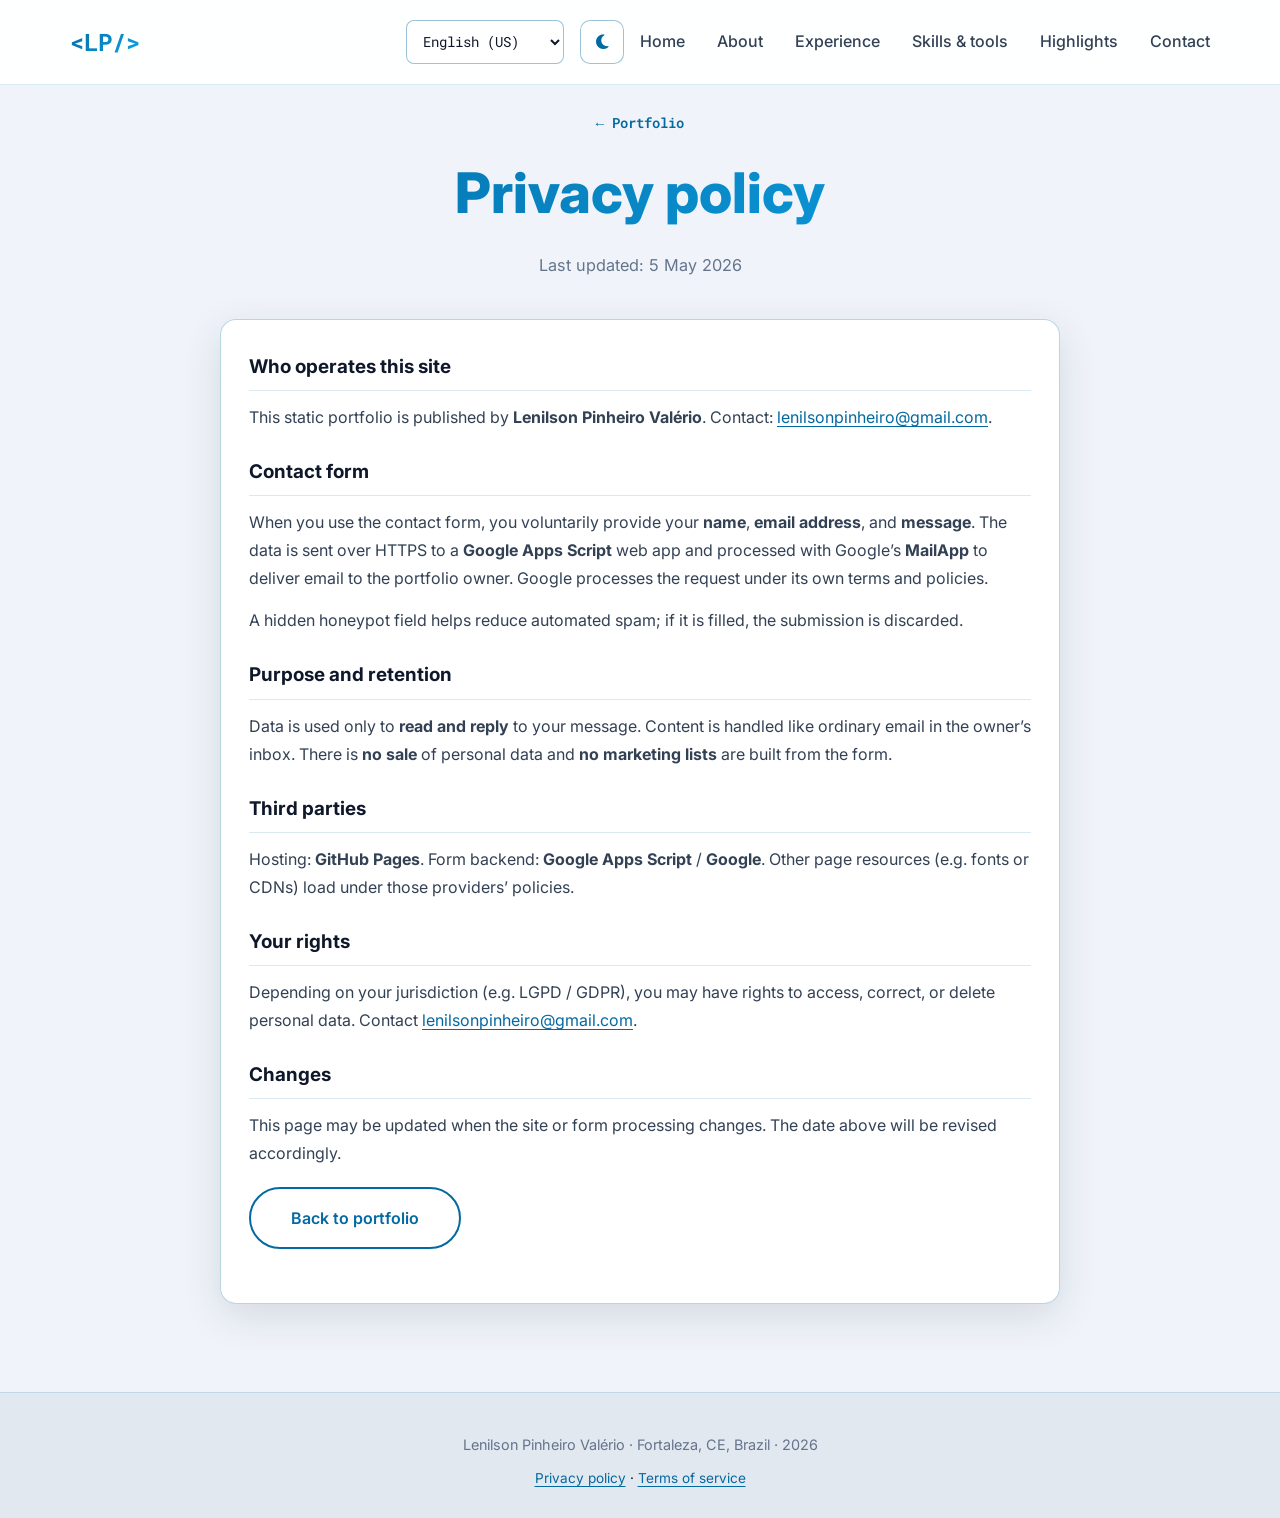
==== privacy.html @ 0469e624 "discovery: WebPage JSON-LD, discoveryBio/llms link, robots+llms+sitemap, cache 20260508 Co-authored-" ====
<!DOCTYPE html>
<html lang="en-US">
<head>
    <meta charset="UTF-8">
    <script>
    (function(){try{var k='portfolio_theme';var v=localStorage.getItem(k);var t=v==='light'||v==='dark'?v:(window.matchMedia('(prefers-color-scheme: light)').matches?'light':'dark');document.documentElement.setAttribute('data-theme',t);document.documentElement.style.colorScheme=t==='light'?'light':'dark';}catch(e){document.documentElement.setAttribute('data-theme','dark');document.documentElement.style.colorScheme='dark';}})();
    </script>
    <meta name="viewport" content="width=device-width, initial-scale=1.0, viewport-fit=cover">
    <meta name="robots" content="index, follow, max-image-preview:large, max-snippet:-1, max-video-preview:-1">
    <meta name="author" content="Lenilson Pinheiro Valério">
    <meta name="theme-color" content="#0a0a0f" id="theme-color-meta">
    <meta name="color-scheme" content="dark light">
    <meta name="mobile-web-app-capable" content="yes">
    <meta name="apple-mobile-web-app-capable" content="yes">
    <meta id="apple-status-bar" name="apple-mobile-web-app-status-bar-style" content="black-translucent">
    <meta name="apple-mobile-web-app-title" content="Lenilson P.">
    <meta name="description" content="Privacy policy for the portfolio contact form (Google Apps Script / MailApp).">
    <title>Privacy policy · Lenilson Pinheiro Valério</title>

    <link rel="canonical" href="https://lenilsonpinheiro.github.io/portfolio2026/privacy.html">
    <link rel="alternate" hreflang="en-US" href="https://lenilsonpinheiro.github.io/portfolio2026/privacy.html?lang=en">
    <link rel="alternate" hreflang="pt-BR" href="https://lenilsonpinheiro.github.io/portfolio2026/privacy.html?lang=pt">
    <link rel="alternate" hreflang="es-ES" href="https://lenilsonpinheiro.github.io/portfolio2026/privacy.html?lang=es">
    <link rel="alternate" hreflang="x-default" href="https://lenilsonpinheiro.github.io/portfolio2026/privacy.html?lang=en">

    <meta property="og:type" content="website">
    <meta property="og:url" content="https://lenilsonpinheiro.github.io/portfolio2026/privacy.html">
    <meta property="og:title" content="Privacy policy · Lenilson Pinheiro Valério">
    <meta property="og:description" content="Privacy policy for this portfolio: contact form, Google Apps Script, MailApp, GitHub Pages.">
    <meta property="og:locale" content="en_US">
    <meta property="og:locale:alternate" content="pt_BR">
    <meta property="og:locale:alternate" content="es_ES">
    <meta property="og:image" content="https://avatars.githubusercontent.com/LenilsonPinheiro?v=4">
    <meta name="twitter:card" content="summary_large_image">
    <meta name="twitter:title" content="Privacy policy · Lenilson Pinheiro Valério">
    <meta name="twitter:description" content="Privacy policy for this portfolio: contact form, Google Apps Script, MailApp, GitHub Pages.">
    <meta name="twitter:image" content="https://avatars.githubusercontent.com/LenilsonPinheiro?v=4">

    <link rel="icon" href="favicon.svg" type="image/svg+xml">
    <link rel="icon" type="image/png" sizes="48x48" href="img/favicon-48.png">
    <link rel="icon" type="image/png" sizes="32x32" href="img/favicon-32.png">
    <link rel="icon" type="image/png" sizes="16x16" href="img/favicon-16.png">
    <link rel="icon" type="image/png" sizes="192x192" href="img/icon-192.png">
    <link rel="apple-touch-icon" href="img/apple-touch-icon.png">
    <link rel="manifest" href="site.webmanifest">

    <link rel="preconnect" href="https://fonts.googleapis.com">
    <link rel="preconnect" href="https://fonts.gstatic.com" crossorigin>
    <link rel="dns-prefetch" href="https://cdnjs.cloudflare.com">
    <link href="https://fonts.googleapis.com/css2?family=Inter:wght@300;400;500;600;700;800&family=Roboto+Mono:wght@400;500;700&display=swap" rel="stylesheet" media="print" onload="this.media='all'">
    <noscript><link href="https://fonts.googleapis.com/css2?family=Inter:wght@300;400;500;600;700;800&family=Roboto+Mono:wght@400;500;700&display=swap" rel="stylesheet"></noscript>
    <link rel="preload" href="css/site.css?v=20260508" as="style">
    <link rel="preload" href="js/i18n.js?v=20260508" as="script">
    <link rel="stylesheet" href="css/site.css?v=20260508">
    <link rel="stylesheet" href="https://cdnjs.cloudflare.com/ajax/libs/font-awesome/6.5.2/css/all.min.css" crossorigin="anonymous" referrerpolicy="no-referrer" media="print" onload="this.media='all'">
    <noscript><link rel="stylesheet" href="https://cdnjs.cloudflare.com/ajax/libs/font-awesome/6.5.2/css/all.min.css" crossorigin="anonymous"></noscript>

    <script type="application/ld+json" id="privacy-jsonld">{}</script>
</head>
<body data-page="privacy">
    <a class="skip-link" href="#main" data-i18n="navSkip">Skip to main content</a>

    <div class="loading-screen" id="loadingScreen" aria-hidden="true" data-i18n-title="loadingTitle">
        <div class="loader" role="status"></div>
    </div>

    <div class="custom-cursor" id="customCursor" aria-hidden="true"></div>

    <header>
        <nav id="navbar" class="privacy-nav" aria-label="Primary" data-i18n-aria-label="privacyNavLabel">
            <div class="nav-container">
                <a href="index.html#home" class="logo" aria-label="Lenilson Pinheiro Valério home" data-i18n-title="titleLogo">&lt;LP/&gt;</a>
                <div class="nav-right">
                    <div class="lang-switcher">
                        <label for="langSelect" data-i18n="langLabel">Language</label>
                        <select id="langSelect" aria-label="Language" data-i18n-title="titleLang">
                            <option value="en">English (US)</option>
                            <option value="pt">Português (BR)</option>
                            <option value="es">Español (ES)</option>
                        </select>
                    </div>
                    <div class="theme-switcher">
                        <button type="button" class="theme-toggle" id="themeToggle" aria-label="Switch to light theme" title="Light theme">
                            <i class="fas fa-sun" aria-hidden="true"></i>
                        </button>
                    </div>
                    <button type="button" class="mobile-menu-toggle" id="mobileMenuToggle" aria-expanded="false" aria-controls="navLinks" aria-label="Open menu">
                        <i class="fas fa-bars" aria-hidden="true"></i>
                    </button>
                    <ul class="nav-links" id="navLinks">
                        <li><a href="index.html#home" data-i18n="navHome" data-i18n-title="titleNavHome">Home</a></li>
                        <li><a href="index.html#about" data-i18n="navAbout" data-i18n-title="titleNavAbout">About</a></li>
                        <li><a href="index.html#experience" data-i18n="navExperience" data-i18n-title="titleNavExperience">Experience</a></li>
                        <li><a href="index.html#tech" data-i18n="navTech" data-i18n-title="titleNavTech">Stack</a></li>
                        <li><a href="index.html#projects" data-i18n="navProjects" data-i18n-title="titleNavProjects">Projects</a></li>
                        <li><a href="index.html#contact" data-i18n="navContact" data-i18n-title="titleNavContact">Contact</a></li>
                    </ul>
                </div>
            </div>
        </nav>
    </header>

    <main id="main" class="privacy-page-main">
        <div class="privacy-top">
            <div class="container">
                <p class="privacy-kicker"><a href="index.html#home" data-i18n="privacyBackPortfolio">← Portfolio</a></p>
                <h1 class="section-title privacy-title" id="privacy-h1" data-i18n="privacyPageTitle">Privacy policy</h1>
                <p class="privacy-meta" data-i18n="privacyUpdatedLine" data-i18n-html="1">Last updated: <time datetime="2026-05-05">5 May 2026</time></p>
            </div>
        </div>

        <div class="privacy-body-wrap">
            <div class="container">
                <article class="privacy-card reveal" aria-labelledby="privacy-h1">
                    <h2 data-i18n="privacyH2Who">Who operates this site</h2>
                    <p data-i18n="privacyPWho" data-i18n-html="1"></p>

                    <h2 data-i18n="privacyH2Form">Contact form</h2>
                    <p data-i18n="privacyPForm1" data-i18n-html="1"></p>
                    <p data-i18n="privacyPForm2" data-i18n-html="1"></p>

                    <h2 data-i18n="privacyH2Purpose">Purpose and retention</h2>
                    <p data-i18n="privacyPPurpose" data-i18n-html="1"></p>

                    <h2 data-i18n="privacyH2Third">Third parties</h2>
                    <p data-i18n="privacyPThird" data-i18n-html="1"></p>

                    <h2 data-i18n="privacyH2Rights">Your rights</h2>
                    <p data-i18n="privacyPRights" data-i18n-html="1"></p>

                    <h2 data-i18n="privacyH2Changes">Changes</h2>
                    <p data-i18n="privacyPChanges" data-i18n-html="1"></p>

                    <p class="privacy-card-actions">
                        <a href="index.html#home" class="btn btn-secondary privacy-footer-back" data-i18n="privacyFooterBack">Back to portfolio</a>
                    </p>
                </article>
            </div>
        </div>
    </main>

    <footer>
        <div class="container">
            <p class="footer-text"><span data-i18n="footerCopy"></span> <span aria-hidden="true">·</span> <time datetime="2026">2026</time></p>
            <p class="footer-legal">
                <a href="privacy.html" data-i18n="footerPrivacyLink">Privacy policy</a>
                <span aria-hidden="true"> · </span>
                <a href="terms.html" data-i18n="footerTermsLink">Terms of service</a>
            </p>
        </div>
    </footer>

    <script src="js/i18n.js?v=20260508" defer></script>
    <script src="js/theme.js?v=20260508" defer></script>
    <script>
        window.addEventListener('load', function () {
            var loadingScreen = document.getElementById('loadingScreen');
            if (loadingScreen) {
                setTimeout(function () {
                    loadingScreen.classList.add('hidden');
                    loadingScreen.setAttribute('aria-hidden', 'true');
                }, 320);
            }
            if ('serviceWorker' in navigator) {
                navigator.serviceWorker.register('sw.js', { scope: './' }).catch(function () {});
            }
        });

        var cursor = document.getElementById('customCursor');
        if (cursor) {
            var mouseX = 0, mouseY = 0, cursorX = 0, cursorY = 0;
            document.addEventListener('mousemove', function (e) {
                mouseX = e.clientX;
                mouseY = e.clientY;
                cursor.classList.add('active');
            });
            document.addEventListener('mouseleave', function () {
                cursor.classList.remove('active');
            });
            function animateCursor() {
                cursorX += (mouseX - cursorX) * 0.12;
                cursorY += (mouseY - cursorY) * 0.12;
                cursor.style.left = cursorX + 'px';
                cursor.style.top = cursorY + 'px';
                requestAnimationFrame(animateCursor);
            }
            if (window.matchMedia('(pointer: fine)').matches) {
                animateCursor();
                document.querySelectorAll('a, button, select, input, textarea').forEach(function (el) {
                    el.addEventListener('mouseenter', function () { cursor.classList.add('hover'); });
                    el.addEventListener('mouseleave', function () { cursor.classList.remove('hover'); });
                });
            } else {
                cursor.style.display = 'none';
            }
        }

        var navbar = document.getElementById('navbar');
        if (navbar) {
            window.addEventListener('scroll', function () {
                if (window.scrollY > 50) navbar.classList.add('scrolled');
                else navbar.classList.remove('scrolled');
            });
        }

        var mobileMenuToggle = document.getElementById('mobileMenuToggle');
        var navLinks = document.getElementById('navLinks');
        if (mobileMenuToggle && navLinks) {
            function setMenuOpen(open) {
                navLinks.classList.toggle('active', open);
                mobileMenuToggle.setAttribute('aria-expanded', open ? 'true' : 'false');
                var pack = window.PortfolioI18n && window.PortfolioI18n.T && window.__i18nActive ? window.PortfolioI18n.T[window.__i18nActive] : null;
                var labelOpen = pack ? pack.ariaMenu : 'Menu';
                var labelClose = pack ? pack.ariaMenuClose : 'Close';
                mobileMenuToggle.setAttribute('aria-label', open ? labelClose : labelOpen);
                var icon = mobileMenuToggle.querySelector('i');
                if (icon) icon.className = open ? 'fas fa-times' : 'fas fa-bars';
            }
            mobileMenuToggle.addEventListener('click', function () {
                setMenuOpen(!navLinks.classList.contains('active'));
            });
            document.querySelectorAll('.nav-links a').forEach(function (link) {
                link.addEventListener('click', function () { setMenuOpen(false); });
            });
        }

        function checkPrivacyReveal() {
            document.querySelectorAll('.privacy-card.reveal').forEach(function (el) {
                if (el.getBoundingClientRect().top < window.innerHeight - 80) el.classList.add('active');
            });
        }
        window.addEventListener('scroll', checkPrivacyReveal);
        window.addEventListener('load', checkPrivacyReveal);
    </script>
</body>
</html>
---- css/site.css ----
*,*::before,*::after{box-sizing:border-box;margin:0;padding:0}
:root{--bg-primary:#0a0a0f;--bg-secondary:#111118;--bg-card:rgba(17,17,24,.6);--accent-cyan:#00f0ff;--accent-purple:#b026ff;--accent-green:#00ff88;--text-primary:#fff;--text-secondary:#b0b0b8;--text-muted:#6b6b7a;--gradient-cyan:linear-gradient(135deg,#00f0ff 0%,#00a8ff 100%);--gradient-purple:linear-gradient(135deg,#b026ff 0%,#6b00ff 100%);--glow-cyan:0 0 20px rgba(0,240,255,.5),0 0 40px rgba(0,240,255,.3);--font-primary:'Inter',system-ui,sans-serif;--font-mono:'Roboto Mono',monospace;--section-padding:120px 0;--container-max-width:1200px;--transition-fast:.2s ease;--transition-normal:.3s ease;--transition-slow:.5s ease;--border-card:rgba(0,240,255,.2);--border-card-hover:rgba(0,240,255,.45);--border-form:rgba(0,240,255,.25);--border-soft:rgba(0,240,255,.1);--contact-border:rgba(0,240,255,.3);--lang-select-border:rgba(0,240,255,.35);--nav-bg:rgba(10,10,15,.8);--nav-mobile-bg:rgba(10,10,15,.98);--nav-scrolled-shadow:rgba(0,0,0,.3);--hero-radial:rgba(0,240,255,.1);--cursor-hover-fill:rgba(0,240,255,.1);--input-bg:rgba(10,10,15,.85);--tag-bg:rgba(0,240,255,.1);--tag-border:rgba(0,240,255,.3);--loader-track:rgba(0,240,255,.3);--btn-primary-shadow-hover:rgba(0,240,255,.6);--privacy-card-shadow:rgba(0,0,0,.28);--project-icon-fg:rgba(255,255,255,.3);--privacy-link-hover:#7ff9ff}
html[data-theme="light"]{--bg-primary:#f0f4fa;--bg-secondary:#e2e8f0;--bg-card:rgba(255,255,255,.94);--accent-cyan:#0369a1;--accent-purple:#6d28d9;--accent-green:#047857;--text-primary:#0f172a;--text-secondary:#334155;--text-muted:#64748b;--gradient-cyan:linear-gradient(135deg,#0369a1 0%,#0ea5e9 100%);--gradient-purple:linear-gradient(135deg,#6d28d9 0%,#7c3aed 100%);--glow-cyan:0 4px 28px rgba(3,105,161,.22);--border-card:rgba(3,105,161,.22);--border-card-hover:rgba(3,105,161,.5);--border-form:rgba(3,105,161,.28);--border-soft:rgba(3,105,161,.14);--contact-border:rgba(3,105,161,.35);--lang-select-border:rgba(3,105,161,.4);--nav-bg:rgba(255,255,255,.92);--nav-mobile-bg:rgba(248,250,252,.98);--nav-scrolled-shadow:rgba(15,23,42,.1);--hero-radial:rgba(14,165,233,.14);--cursor-hover-fill:rgba(3,105,161,.12);--input-bg:#ffffff;--tag-bg:rgba(3,105,161,.1);--tag-border:rgba(3,105,161,.32);--loader-track:rgba(3,105,161,.28);--btn-primary-shadow-hover:rgba(3,105,161,.35);--privacy-card-shadow:rgba(15,23,42,.12);--project-icon-fg:rgba(15,23,42,.22);--privacy-link-hover:#0284c7}
html[data-theme="light"] .hero-name{background:linear-gradient(135deg,#0f172a 0%,#0369a1 52%,#6d28d9 100%);-webkit-background-clip:text;-webkit-text-fill-color:transparent;background-clip:text}
html[data-theme="light"] .form-alert-success{border-color:rgba(5,150,105,.5);background:rgba(209,250,229,.92);color:#065f46}
html[data-theme="light"] .form-alert-warn{border-color:rgba(217,119,6,.5);background:rgba(254,243,199,.95);color:#92400e}
html{scroll-behavior:smooth;-webkit-text-size-adjust:100%;text-size-adjust:100%;scrollbar-width:none;-ms-overflow-style:none}
html::-webkit-scrollbar{width:0;height:0;display:none}
body{scrollbar-width:none;-ms-overflow-style:none}
body::-webkit-scrollbar{width:0;height:0;display:none}
html.portfolio-snap{scroll-snap-type:y mandatory;scroll-padding-top:max(72px,calc(56px + env(safe-area-inset-top)))}
html.portfolio-snap main > section{scroll-snap-align:start;scroll-snap-stop:always;scroll-margin-top:max(72px,calc(56px + env(safe-area-inset-top)))}
html.portfolio-snap body > footer{scroll-snap-align:start;scroll-snap-stop:normal;scroll-margin-top:max(72px,calc(56px + env(safe-area-inset-top)))}
.nav-links{scrollbar-width:none;-ms-overflow-style:none}
.nav-links::-webkit-scrollbar{width:0;height:0;display:none}
body{font-family:var(--font-primary);background:var(--bg-primary);color:var(--text-primary);line-height:1.6;overflow-x:hidden;position:relative;padding-left:env(safe-area-inset-left);padding-right:env(safe-area-inset-right)}
.skip-link{position:absolute;left:-9999px;top:auto;width:1px;height:1px;overflow:hidden}
.skip-link:focus{position:fixed;left:16px;top:16px;width:auto;height:auto;padding:12px 20px;background:var(--accent-cyan);color:var(--bg-primary);z-index:10001;border-radius:8px;font-weight:700;text-decoration:none}
.visually-hidden{position:absolute;width:1px;height:1px;padding:0;margin:-1px;overflow:hidden;clip:rect(0,0,0,0);white-space:nowrap;border:0}
.custom-cursor{width:20px;height:20px;border:2px solid var(--accent-cyan);border-radius:50%;position:fixed;pointer-events:none;z-index:9999;will-change:transform,left,top;transition:transform .05s ease,opacity .2s ease;transform:translate(-50%,-50%);opacity:0}
.custom-cursor.active{opacity:1}
.custom-cursor.hover{transform:translate(-50%,-50%) scale(1.5);background:var(--cursor-hover-fill)}
nav{position:fixed;top:0;width:100%;padding:20px 0;padding-left:max(0px,env(safe-area-inset-left));padding-right:max(0px,env(safe-area-inset-right));padding-top:max(20px,env(safe-area-inset-top));background:var(--nav-bg);backdrop-filter:blur(12px);-webkit-backdrop-filter:blur(12px);border-bottom:1px solid var(--border-soft);z-index:1000;transition:var(--transition-normal)}
nav.scrolled{padding:15px 0;padding-top:max(15px,env(safe-area-inset-top));box-shadow:0 4px 24px var(--nav-scrolled-shadow)}
.nav-container{max-width:var(--container-max-width);margin:0 auto;padding:0 30px;display:flex;justify-content:space-between;align-items:center;gap:16px;flex-wrap:wrap}
.logo{font-size:1.5rem;font-weight:700;background:var(--gradient-cyan);-webkit-background-clip:text;-webkit-text-fill-color:transparent;background-clip:text;text-decoration:none;font-family:var(--font-mono)}
.nav-right{display:flex;align-items:center;gap:16px;flex:1;justify-content:flex-end;flex-wrap:wrap}
.lang-switcher{display:flex;gap:6px;align-items:center;flex-shrink:0}
.lang-switcher label{position:absolute;width:1px;height:1px;padding:0;margin:-1px;overflow:hidden;clip:rect(0,0,0,0);white-space:nowrap;border:0}
.lang-switcher select{background:var(--bg-card);color:var(--text-primary);border:1px solid var(--lang-select-border);border-radius:8px;padding:8px 12px;font-family:var(--font-mono);font-size:.85rem;cursor:pointer;min-width:140px;min-height:44px;touch-action:manipulation}
.lang-switcher select:focus-visible{outline:2px solid var(--accent-cyan);outline-offset:2px}
.theme-switcher{display:flex;align-items:center;flex-shrink:0}
.theme-toggle{background:var(--bg-card);border:1px solid var(--lang-select-border);color:var(--accent-cyan);width:44px;height:44px;min-width:44px;min-height:44px;border-radius:10px;cursor:pointer;display:inline-flex;align-items:center;justify-content:center;font-size:1.05rem;touch-action:manipulation;transition:var(--transition-fast)}
.theme-toggle:hover{border-color:var(--accent-cyan);box-shadow:var(--glow-cyan)}
.theme-toggle:focus-visible{outline:2px solid var(--accent-cyan);outline-offset:2px}
.nav-links{display:flex;list-style:none;gap:32px;align-items:center;margin:0;padding:0}
.nav-links a{color:var(--text-secondary);text-decoration:none;font-weight:500;transition:var(--transition-fast);position:relative}
.nav-links a::after{content:'';position:absolute;bottom:-5px;left:0;width:0;height:2px;background:var(--gradient-cyan);transition:var(--transition-normal)}
.nav-links a:hover{color:var(--accent-cyan)}
.nav-links a:hover::after{width:100%}
.mobile-menu-toggle{display:none;background:var(--bg-card);border:1px solid var(--lang-select-border);border-radius:10px;color:var(--text-primary);font-size:1.5rem;cursor:pointer;padding:8px;min-width:44px;min-height:44px;touch-action:manipulation}
.hero{min-height:100vh;display:flex;align-items:center;justify-content:center;position:relative;padding:120px 30px 80px;padding-top:max(120px,calc(80px + env(safe-area-inset-top)));overflow:hidden}
.hero::before{content:'';position:absolute;top:-50%;left:-50%;width:200%;height:200%;background:radial-gradient(circle,var(--hero-radial) 0%,transparent 70%);animation:rotate 20s linear infinite}
@keyframes rotate{from{transform:rotate(0)}to{transform:rotate(360deg)}}
.hero-content{max-width:var(--container-max-width);width:100%;text-align:center;position:relative;z-index:1}
.hero-greeting{font-size:1.2rem;color:var(--accent-cyan);font-family:var(--font-mono);margin-bottom:20px;opacity:0;animation:fadeInUp .8s ease .2s forwards}
.hero-name{font-size:clamp(3rem,8vw,6rem);font-weight:800;margin-bottom:12px;background:linear-gradient(135deg,#fff 0%,var(--accent-cyan) 50%,var(--accent-purple) 100%);-webkit-background-clip:text;-webkit-text-fill-color:transparent;background-clip:text;opacity:0;animation:fadeInUp .8s ease .4s forwards}
.hero-site-application-name{font-size:clamp(.82rem,2.1vw,1.05rem);font-weight:600;color:var(--text-muted);font-family:var(--font-primary);letter-spacing:.03em;margin:0 0 18px;line-height:1.35;opacity:0;animation:fadeInUp .8s ease .48s forwards}
.hero-title{font-size:clamp(1.5rem,4vw,2.5rem);color:var(--text-secondary);margin-bottom:40px;font-weight:300;opacity:0;animation:fadeInUp .8s ease .6s forwards}
.typing-effect{color:var(--accent-cyan);font-weight:600;border-right:2px solid var(--accent-cyan);animation:blink .75s step-end infinite}
@keyframes blink{0%,50%{border-color:var(--accent-cyan)}51%,100%{border-color:transparent}}
.hero-cta{display:flex;gap:20px;justify-content:center;flex-wrap:wrap;opacity:0;animation:fadeInUp .8s ease .8s forwards}
.btn{padding:15px 40px;min-height:44px;min-width:44px;font-size:1rem;font-weight:600;border:none;border-radius:50px;cursor:pointer;text-decoration:none;display:inline-flex;align-items:center;justify-content:center;transition:var(--transition-normal);position:relative;overflow:hidden;font-family:var(--font-primary);text-align:center;touch-action:manipulation}
.btn-primary{background:var(--gradient-cyan);color:var(--bg-primary);box-shadow:var(--glow-cyan)}
.btn-primary:hover{transform:translateY(-3px);box-shadow:0 0 30px var(--btn-primary-shadow-hover)}
.btn-secondary{background:transparent;color:var(--accent-cyan);border:2px solid var(--accent-cyan)}
.btn-secondary:hover{background:var(--accent-cyan);color:var(--bg-primary);box-shadow:var(--glow-cyan)}
@keyframes fadeInUp{from{opacity:0;transform:translateY(30px)}to{opacity:1;transform:translateY(0)}}
section{padding:var(--section-padding);position:relative}
.container{max-width:var(--container-max-width);margin:0 auto;padding:0 30px}
.section-title{font-size:clamp(2rem,5vw,3.5rem);font-weight:800;margin-bottom:20px;text-align:center;background:var(--gradient-cyan);-webkit-background-clip:text;-webkit-text-fill-color:transparent;background-clip:text}
.section-subtitle{text-align:center;color:var(--text-secondary);font-size:1.2rem;margin-bottom:60px;max-width:760px;margin-left:auto;margin-right:auto}
.about{background:var(--bg-secondary)}
.about-content{display:grid;grid-template-columns:1fr 1fr;gap:60px;align-items:center}
.about-text{font-size:1.1rem;line-height:1.8;color:var(--text-secondary)}
.about-text p{margin-bottom:20px}
.about-text .highlight,.project-description .highlight{color:var(--accent-cyan);font-weight:600}
.about-stats{display:grid;grid-template-columns:repeat(2,1fr);gap:30px}
.stat-card{background:var(--bg-card);backdrop-filter:blur(10px);border:1px solid var(--border-card);border-radius:15px;padding:30px;text-align:center;transition:var(--transition-normal)}
.stat-card:hover{transform:translateY(-5px);border-color:var(--accent-cyan);box-shadow:var(--glow-cyan)}
.stat-number{font-size:3rem;font-weight:800;background:var(--gradient-cyan);-webkit-background-clip:text;-webkit-text-fill-color:transparent;background-clip:text;display:block;margin-bottom:10px}
.stat-label{color:var(--text-secondary);font-size:1rem}
.experience{background:var(--bg-primary)}
.timeline{display:grid;gap:24px;margin-top:40px}
.exp-card{background:var(--bg-card);border:1px solid var(--border-card);border-radius:16px;padding:28px;backdrop-filter:blur(10px);transition:var(--transition-normal)}
.exp-card:hover{border-color:var(--border-card-hover);box-shadow:var(--glow-cyan)}
.exp-role{font-size:1.25rem;font-weight:700;margin-bottom:6px;color:var(--text-primary)}
.exp-meta{font-family:var(--font-mono);font-size:.9rem;color:var(--text-muted);margin-bottom:14px}
.exp-list{margin:0;padding-left:1.25rem;color:var(--text-secondary);line-height:1.75}
.exp-list li{margin-bottom:8px}
.tech-grid{display:grid;grid-template-columns:repeat(auto-fit,minmax(150px,1fr));gap:30px;margin-top:60px}
.tech-card{background:var(--bg-card);backdrop-filter:blur(10px);border:1px solid var(--border-card);border-radius:15px;padding:30px 20px;text-align:center;transition:var(--transition-normal);cursor:default}
.tech-card:hover{transform:translateY(-10px) scale(1.02);border-color:var(--accent-cyan);box-shadow:var(--glow-cyan)}
.tech-icon{font-size:3rem;margin-bottom:15px;color:var(--accent-cyan)}
.tech-name{font-weight:600;color:var(--text-primary);font-size:1rem}
.projects{background:var(--bg-secondary)}
.projects-grid{display:grid;grid-template-columns:repeat(auto-fit,minmax(320px,1fr));gap:40px;margin-top:60px}
.project-card{background:var(--bg-card);backdrop-filter:blur(10px);border:1px solid var(--border-card);border-radius:20px;overflow:hidden;transition:var(--transition-normal);position:relative}
.project-card::before{content:'';position:absolute;inset:0;background:var(--gradient-cyan);opacity:0;transition:var(--transition-normal);z-index:0}
.project-card:hover{transform:translateY(-10px);border-color:var(--accent-cyan);box-shadow:var(--glow-cyan)}
.project-card:hover::before{opacity:.05}
.project-image{width:100%;height:200px;background:linear-gradient(135deg,var(--accent-cyan) 0%,var(--accent-purple) 100%);display:flex;align-items:center;justify-content:center;font-size:4rem;color:var(--project-icon-fg);position:relative;z-index:1}
.project-content{padding:30px;position:relative;z-index:1}
.project-title{font-size:1.5rem;font-weight:700;margin-bottom:15px;color:var(--text-primary)}
.project-description{color:var(--text-secondary);margin-bottom:20px;line-height:1.65}
.project-tech{display:flex;flex-wrap:wrap;gap:10px;margin-bottom:20px}
.tech-tag{background:var(--tag-bg);color:var(--accent-cyan);padding:5px 15px;border-radius:20px;font-size:.85rem;font-family:var(--font-mono);border:1px solid var(--tag-border)}
.project-link{color:var(--accent-cyan);text-decoration:none;font-weight:600;display:inline-flex;align-items:center;gap:10px;transition:var(--transition-fast)}
.project-link:hover{gap:15px}
.contact .contact-content{max-width:880px;margin:0 auto;text-align:center}
.contact-text{font-size:1.15rem;color:var(--text-secondary);margin-bottom:36px;line-height:1.8}
.contact-links{display:flex;justify-content:center;gap:30px;flex-wrap:wrap;margin-bottom:40px}
.contact-link{width:80px;height:80px;min-width:44px;min-height:44px;border-radius:50%;background:var(--bg-card);backdrop-filter:blur(10px);border:2px solid var(--contact-border);display:flex;align-items:center;justify-content:center;color:var(--accent-cyan);font-size:2rem;text-decoration:none;transition:var(--transition-normal);position:relative;overflow:hidden;touch-action:manipulation}
.contact-link::before{content:'';position:absolute;top:50%;left:50%;width:0;height:0;border-radius:50%;background:var(--gradient-cyan);transform:translate(-50%,-50%);transition:var(--transition-normal);z-index:0}
.contact-link:hover::before{width:100%;height:100%}
.contact-link:hover{transform:translateY(-5px) scale(1.08);border-color:var(--accent-cyan);box-shadow:var(--glow-cyan);color:var(--bg-primary)}
.contact-link i{position:relative;z-index:1}
.contact-form-wrap{text-align:left;max-width:560px;margin:0 auto;background:var(--bg-card);border:1px solid var(--border-form);border-radius:16px;padding:28px;backdrop-filter:blur(12px)}
.contact-form-wrap h3{font-size:1.2rem;margin-bottom:8px;color:var(--text-primary)}
.form-hint{font-size:.9rem;color:var(--text-muted);margin-bottom:20px;line-height:1.5}
.hp-field{position:absolute;left:-9999px;width:1px;height:1px;opacity:0;pointer-events:none}
.form-alert{font-size:.9rem;line-height:1.45;padding:12px 14px;border-radius:8px;margin-bottom:16px}
.form-alert-success{display:none;border:1px solid rgba(0,200,120,.45);background:rgba(0,80,50,.25);color:#b8f5d0}
.form-alert-success.is-visible,.form-alert-success:not([hidden]){display:block}
.form-alert-warn{display:none;border:1px solid rgba(255,180,80,.5);background:rgba(80,50,0,.3);color:#ffe8c8}
.form-alert-warn.is-visible,.form-alert-warn:not([hidden]){display:block}
.contact-form{display:grid;gap:16px}
.contact-form label{font-size:.9rem;color:var(--text-secondary);display:block;margin-bottom:6px}
.contact-form input,.contact-form textarea{width:100%;padding:12px 14px;border-radius:8px;border:1px solid var(--border-form);background:var(--input-bg);color:var(--text-primary);font-family:var(--font-primary);font-size:1rem}
.contact-form input:focus,.contact-form textarea:focus{outline:2px solid var(--accent-cyan);outline-offset:2px;border-color:var(--accent-cyan)}
.contact-form textarea{min-height:120px;resize:vertical}
.form-submit{width:100%;cursor:pointer;border:none;min-height:48px}
.form-submit:disabled,.form-submit[aria-busy='true']{cursor:wait;opacity:.72}
.field-hint{font-size:.78rem;color:var(--text-muted);margin:2px 0 10px;line-height:1.45;max-width:100%}
.form-privacy{font-size:.8rem;color:var(--text-muted);margin-top:8px}
.faq{padding:80px 0;background:var(--bg-primary);border-top:1px solid var(--border-soft)}
.faq .section-title{margin-bottom:28px}
.faq-list{max-width:720px;margin:0 auto;text-align:left}
.faq-list dt{font-weight:700;font-size:1.05rem;margin-top:1.5rem;color:var(--text-primary);line-height:1.4}
.faq-list dt:first-child{margin-top:0}
.faq-list dd{margin:.4rem 0 0;padding:0;color:var(--text-secondary);line-height:1.75;font-size:1.02rem}
footer{background:var(--bg-secondary);padding:40px 0;text-align:center;border-top:1px solid var(--border-soft);padding-bottom:max(28px,env(safe-area-inset-bottom))}
.footer-text{color:var(--text-muted);font-size:.9rem}
.footer-legal{margin-top:12px;font-size:.85rem}
.footer-legal a{color:var(--accent-cyan);text-decoration:underline;text-underline-offset:3px}
.footer-legal a:focus-visible{outline:2px solid var(--accent-cyan);outline-offset:3px;border-radius:4px}
.privacy-page-main{padding-top:max(92px,calc(72px + env(safe-area-inset-top)));min-height:55vh}
.privacy-top{padding:20px 0 32px;text-align:center}
.privacy-kicker{font-family:var(--font-mono);font-size:.88rem;margin-bottom:14px;color:var(--accent-cyan)}
.privacy-kicker a{color:var(--accent-cyan);text-decoration:none;font-weight:600;transition:var(--transition-fast)}
.privacy-kicker a:hover{text-decoration:underline;filter:brightness(1.1)}
.privacy-title{margin-bottom:14px}
.privacy-meta{color:var(--text-muted);font-size:1.02rem;margin:0 auto;max-width:640px;line-height:1.65}
.privacy-body-wrap{padding:8px 0 88px}
.privacy-card{background:var(--bg-card);border:1px solid var(--border-form);border-radius:16px;padding:32px 28px;backdrop-filter:blur(12px);max-width:840px;margin:0 auto;text-align:left;box-shadow:0 12px 40px var(--privacy-card-shadow)}
.privacy-card h2{font-size:1.18rem;margin:26px 0 12px;color:var(--text-primary);font-weight:700;padding-bottom:8px;border-bottom:1px solid var(--border-soft)}
.privacy-card h2:first-of-type{margin-top:0}
.privacy-card p{color:var(--text-secondary);line-height:1.75;margin:0 0 14px;font-size:1rem}
.privacy-card a{color:var(--accent-cyan);text-underline-offset:3px}
.privacy-card a:hover{color:var(--privacy-link-hover)}
.privacy-card-actions{margin-top:28px;margin-bottom:0}
.privacy-footer-back{display:inline-block;margin-top:6px;font-weight:600}
.reveal{opacity:0;transform:translateY(50px);transition:opacity .8s ease,transform .8s ease}
.reveal.active{opacity:1;transform:translateY(0)}
.loading-screen{position:fixed;inset:0;background:var(--bg-primary);display:flex;align-items:center;justify-content:center;z-index:10000;transition:opacity .5s ease,visibility .5s ease}
.loading-screen.hidden{opacity:0;visibility:hidden}
.loader{width:50px;height:50px;border:3px solid var(--loader-track);border-top-color:var(--accent-cyan);border-radius:50%;animation:spin 1s linear infinite}
@keyframes spin{to{transform:rotate(360deg)}}
@media (max-width:968px){
.nav-links{position:fixed;top:max(70px,calc(56px + env(safe-area-inset-top)));left:-100%;width:100%;height:calc(100dvh - max(70px,calc(56px + env(safe-area-inset-top))));background:var(--nav-mobile-bg);backdrop-filter:blur(20px);flex-direction:column;justify-content:flex-start;padding-top:40px;gap:24px;transition:var(--transition-normal)}
.nav-links.active{left:0}
.mobile-menu-toggle{display:flex;align-items:center;justify-content:center}
.about-content{grid-template-columns:1fr}
.projects-grid{grid-template-columns:1fr}
.hero-cta{flex-direction:column;align-items:center}
.btn{width:100%;max-width:320px}
.nav-container{flex-wrap:nowrap}
.nav-right{flex-wrap:wrap;justify-content:flex-end}
}
@media (max-width:768px){
:root{--section-padding:80px 0}
.tech-grid{grid-template-columns:repeat(auto-fit,minmax(120px,1fr));gap:20px}
.about-stats{grid-template-columns:1fr}
.contact-links{gap:20px}
.contact-link{width:70px;height:70px;font-size:1.5rem}
}
@media (max-width:480px){
.nav-container{padding:0 20px}
.container{padding:0 20px}
.hero{padding:100px 20px 60px}
.tech-grid{grid-template-columns:repeat(2,1fr)}
.lang-switcher select{min-width:120px;font-size:.8rem}
}
@media (prefers-reduced-motion:reduce){
*,*::before,*::after{animation-duration:.01ms!important;animation-iteration-count:1!important;transition-duration:.01ms!important}
html{scroll-behavior:auto}
html.portfolio-snap{scroll-snap-type:none}
html.portfolio-snap main > section,html.portfolio-snap body > footer{scroll-snap-align:unset;scroll-snap-stop:normal}
}
:focus-visible{outline:2px solid var(--accent-cyan);outline-offset:4px}
@media (hover:none){
.stat-card:hover,.tech-card:hover,.project-card:hover{transform:none;box-shadow:none}
.contact-link:hover{transform:none}
}
@media (max-width:280px){
.hero-name{font-size:clamp(1.65rem,11vw,2.4rem)}
.stat-number{font-size:2.25rem}
}
@media (min-width:2200px){
.container,.nav-container{max-width:min(1400px,94vw)}
}
---- css/site.css ----
*,*::before,*::after{box-sizing:border-box;margin:0;padding:0}
:root{--bg-primary:#0a0a0f;--bg-secondary:#111118;--bg-card:rgba(17,17,24,.6);--accent-cyan:#00f0ff;--accent-purple:#b026ff;--accent-green:#00ff88;--text-primary:#fff;--text-secondary:#b0b0b8;--text-muted:#6b6b7a;--gradient-cyan:linear-gradient(135deg,#00f0ff 0%,#00a8ff 100%);--gradient-purple:linear-gradient(135deg,#b026ff 0%,#6b00ff 100%);--glow-cyan:0 0 20px rgba(0,240,255,.5),0 0 40px rgba(0,240,255,.3);--font-primary:'Inter',system-ui,sans-serif;--font-mono:'Roboto Mono',monospace;--section-padding:120px 0;--container-max-width:1200px;--transition-fast:.2s ease;--transition-normal:.3s ease;--transition-slow:.5s ease;--border-card:rgba(0,240,255,.2);--border-card-hover:rgba(0,240,255,.45);--border-form:rgba(0,240,255,.25);--border-soft:rgba(0,240,255,.1);--contact-border:rgba(0,240,255,.3);--lang-select-border:rgba(0,240,255,.35);--nav-bg:rgba(10,10,15,.8);--nav-mobile-bg:rgba(10,10,15,.98);--nav-scrolled-shadow:rgba(0,0,0,.3);--hero-radial:rgba(0,240,255,.1);--cursor-hover-fill:rgba(0,240,255,.1);--input-bg:rgba(10,10,15,.85);--tag-bg:rgba(0,240,255,.1);--tag-border:rgba(0,240,255,.3);--loader-track:rgba(0,240,255,.3);--btn-primary-shadow-hover:rgba(0,240,255,.6);--privacy-card-shadow:rgba(0,0,0,.28);--project-icon-fg:rgba(255,255,255,.3);--privacy-link-hover:#7ff9ff}
html[data-theme="light"]{--bg-primary:#f0f4fa;--bg-secondary:#e2e8f0;--bg-card:rgba(255,255,255,.94);--accent-cyan:#0369a1;--accent-purple:#6d28d9;--accent-green:#047857;--text-primary:#0f172a;--text-secondary:#334155;--text-muted:#64748b;--gradient-cyan:linear-gradient(135deg,#0369a1 0%,#0ea5e9 100%);--gradient-purple:linear-gradient(135deg,#6d28d9 0%,#7c3aed 100%);--glow-cyan:0 4px 28px rgba(3,105,161,.22);--border-card:rgba(3,105,161,.22);--border-card-hover:rgba(3,105,161,.5);--border-form:rgba(3,105,161,.28);--border-soft:rgba(3,105,161,.14);--contact-border:rgba(3,105,161,.35);--lang-select-border:rgba(3,105,161,.4);--nav-bg:rgba(255,255,255,.92);--nav-mobile-bg:rgba(248,250,252,.98);--nav-scrolled-shadow:rgba(15,23,42,.1);--hero-radial:rgba(14,165,233,.14);--cursor-hover-fill:rgba(3,105,161,.12);--input-bg:#ffffff;--tag-bg:rgba(3,105,161,.1);--tag-border:rgba(3,105,161,.32);--loader-track:rgba(3,105,161,.28);--btn-primary-shadow-hover:rgba(3,105,161,.35);--privacy-card-shadow:rgba(15,23,42,.12);--project-icon-fg:rgba(15,23,42,.22);--privacy-link-hover:#0284c7}
html[data-theme="light"] .hero-name{background:linear-gradient(135deg,#0f172a 0%,#0369a1 52%,#6d28d9 100%);-webkit-background-clip:text;-webkit-text-fill-color:transparent;background-clip:text}
html[data-theme="light"] .form-alert-success{border-color:rgba(5,150,105,.5);background:rgba(209,250,229,.92);color:#065f46}
html[data-theme="light"] .form-alert-warn{border-color:rgba(217,119,6,.5);background:rgba(254,243,199,.95);color:#92400e}
html{scroll-behavior:smooth;-webkit-text-size-adjust:100%;text-size-adjust:100%;scrollbar-width:none;-ms-overflow-style:none}
html::-webkit-scrollbar{width:0;height:0;display:none}
body{scrollbar-width:none;-ms-overflow-style:none}
body::-webkit-scrollbar{width:0;height:0;display:none}
html.portfolio-snap{scroll-snap-type:y mandatory;scroll-padding-top:max(72px,calc(56px + env(safe-area-inset-top)))}
html.portfolio-snap main > section{scroll-snap-align:start;scroll-snap-stop:always;scroll-margin-top:max(72px,calc(56px + env(safe-area-inset-top)))}
html.portfolio-snap body > footer{scroll-snap-align:start;scroll-snap-stop:normal;scroll-margin-top:max(72px,calc(56px + env(safe-area-inset-top)))}
.nav-links{scrollbar-width:none;-ms-overflow-style:none}
.nav-links::-webkit-scrollbar{width:0;height:0;display:none}
body{font-family:var(--font-primary);background:var(--bg-primary);color:var(--text-primary);line-height:1.6;overflow-x:hidden;position:relative;padding-left:env(safe-area-inset-left);padding-right:env(safe-area-inset-right)}
.skip-link{position:absolute;left:-9999px;top:auto;width:1px;height:1px;overflow:hidden}
.skip-link:focus{position:fixed;left:16px;top:16px;width:auto;height:auto;padding:12px 20px;background:var(--accent-cyan);color:var(--bg-primary);z-index:10001;border-radius:8px;font-weight:700;text-decoration:none}
.visually-hidden{position:absolute;width:1px;height:1px;padding:0;margin:-1px;overflow:hidden;clip:rect(0,0,0,0);white-space:nowrap;border:0}
.custom-cursor{width:20px;height:20px;border:2px solid var(--accent-cyan);border-radius:50%;position:fixed;pointer-events:none;z-index:9999;will-change:transform,left,top;transition:transform .05s ease,opacity .2s ease;transform:translate(-50%,-50%);opacity:0}
.custom-cursor.active{opacity:1}
.custom-cursor.hover{transform:translate(-50%,-50%) scale(1.5);background:var(--cursor-hover-fill)}
nav{position:fixed;top:0;width:100%;padding:20px 0;padding-left:max(0px,env(safe-area-inset-left));padding-right:max(0px,env(safe-area-inset-right));padding-top:max(20px,env(safe-area-inset-top));background:var(--nav-bg);backdrop-filter:blur(12px);-webkit-backdrop-filter:blur(12px);border-bottom:1px solid var(--border-soft);z-index:1000;transition:var(--transition-normal)}
nav.scrolled{padding:15px 0;padding-top:max(15px,env(safe-area-inset-top));box-shadow:0 4px 24px var(--nav-scrolled-shadow)}
.nav-container{max-width:var(--container-max-width);margin:0 auto;padding:0 30px;display:flex;justify-content:space-between;align-items:center;gap:16px;flex-wrap:wrap}
.logo{font-size:1.5rem;font-weight:700;background:var(--gradient-cyan);-webkit-background-clip:text;-webkit-text-fill-color:transparent;background-clip:text;text-decoration:none;font-family:var(--font-mono)}
.nav-right{display:flex;align-items:center;gap:16px;flex:1;justify-content:flex-end;flex-wrap:wrap}
.lang-switcher{display:flex;gap:6px;align-items:center;flex-shrink:0}
.lang-switcher label{position:absolute;width:1px;height:1px;padding:0;margin:-1px;overflow:hidden;clip:rect(0,0,0,0);white-space:nowrap;border:0}
.lang-switcher select{background:var(--bg-card);color:var(--text-primary);border:1px solid var(--lang-select-border);border-radius:8px;padding:8px 12px;font-family:var(--font-mono);font-size:.85rem;cursor:pointer;min-width:140px;min-height:44px;touch-action:manipulation}
.lang-switcher select:focus-visible{outline:2px solid var(--accent-cyan);outline-offset:2px}
.theme-switcher{display:flex;align-items:center;flex-shrink:0}
.theme-toggle{background:var(--bg-card);border:1px solid var(--lang-select-border);color:var(--accent-cyan);width:44px;height:44px;min-width:44px;min-height:44px;border-radius:10px;cursor:pointer;display:inline-flex;align-items:center;justify-content:center;font-size:1.05rem;touch-action:manipulation;transition:var(--transition-fast)}
.theme-toggle:hover{border-color:var(--accent-cyan);box-shadow:var(--glow-cyan)}
.theme-toggle:focus-visible{outline:2px solid var(--accent-cyan);outline-offset:2px}
.nav-links{display:flex;list-style:none;gap:32px;align-items:center;margin:0;padding:0}
.nav-links a{color:var(--text-secondary);text-decoration:none;font-weight:500;transition:var(--transition-fast);position:relative}
.nav-links a::after{content:'';position:absolute;bottom:-5px;left:0;width:0;height:2px;background:var(--gradient-cyan);transition:var(--transition-normal)}
.nav-links a:hover{color:var(--accent-cyan)}
.nav-links a:hover::after{width:100%}
.mobile-menu-toggle{display:none;background:var(--bg-card);border:1px solid var(--lang-select-border);border-radius:10px;color:var(--text-primary);font-size:1.5rem;cursor:pointer;padding:8px;min-width:44px;min-height:44px;touch-action:manipulation}
.hero{min-height:100vh;display:flex;align-items:center;justify-content:center;position:relative;padding:120px 30px 80px;padding-top:max(120px,calc(80px + env(safe-area-inset-top)));overflow:hidden}
.hero::before{content:'';position:absolute;top:-50%;left:-50%;width:200%;height:200%;background:radial-gradient(circle,var(--hero-radial) 0%,transparent 70%);animation:rotate 20s linear infinite}
@keyframes rotate{from{transform:rotate(0)}to{transform:rotate(360deg)}}
.hero-content{max-width:var(--container-max-width);width:100%;text-align:center;position:relative;z-index:1}
.hero-greeting{font-size:1.2rem;color:var(--accent-cyan);font-family:var(--font-mono);margin-bottom:20px;opacity:0;animation:fadeInUp .8s ease .2s forwards}
.hero-name{font-size:clamp(3rem,8vw,6rem);font-weight:800;margin-bottom:12px;background:linear-gradient(135deg,#fff 0%,var(--accent-cyan) 50%,var(--accent-purple) 100%);-webkit-background-clip:text;-webkit-text-fill-color:transparent;background-clip:text;opacity:0;animation:fadeInUp .8s ease .4s forwards}
.hero-site-application-name{font-size:clamp(.82rem,2.1vw,1.05rem);font-weight:600;color:var(--text-muted);font-family:var(--font-primary);letter-spacing:.03em;margin:0 0 18px;line-height:1.35;opacity:0;animation:fadeInUp .8s ease .48s forwards}
.hero-title{font-size:clamp(1.5rem,4vw,2.5rem);color:var(--text-secondary);margin-bottom:40px;font-weight:300;opacity:0;animation:fadeInUp .8s ease .6s forwards}
.typing-effect{color:var(--accent-cyan);font-weight:600;border-right:2px solid var(--accent-cyan);animation:blink .75s step-end infinite}
@keyframes blink{0%,50%{border-color:var(--accent-cyan)}51%,100%{border-color:transparent}}
.hero-cta{display:flex;gap:20px;justify-content:center;flex-wrap:wrap;opacity:0;animation:fadeInUp .8s ease .8s forwards}
.btn{padding:15px 40px;min-height:44px;min-width:44px;font-size:1rem;font-weight:600;border:none;border-radius:50px;cursor:pointer;text-decoration:none;display:inline-flex;align-items:center;justify-content:center;transition:var(--transition-normal);position:relative;overflow:hidden;font-family:var(--font-primary);text-align:center;touch-action:manipulation}
.btn-primary{background:var(--gradient-cyan);color:var(--bg-primary);box-shadow:var(--glow-cyan)}
.btn-primary:hover{transform:translateY(-3px);box-shadow:0 0 30px var(--btn-primary-shadow-hover)}
.btn-secondary{background:transparent;color:var(--accent-cyan);border:2px solid var(--accent-cyan)}
.btn-secondary:hover{background:var(--accent-cyan);color:var(--bg-primary);box-shadow:var(--glow-cyan)}
@keyframes fadeInUp{from{opacity:0;transform:translateY(30px)}to{opacity:1;transform:translateY(0)}}
section{padding:var(--section-padding);position:relative}
.container{max-width:var(--container-max-width);margin:0 auto;padding:0 30px}
.section-title{font-size:clamp(2rem,5vw,3.5rem);font-weight:800;margin-bottom:20px;text-align:center;background:var(--gradient-cyan);-webkit-background-clip:text;-webkit-text-fill-color:transparent;background-clip:text}
.section-subtitle{text-align:center;color:var(--text-secondary);font-size:1.2rem;margin-bottom:60px;max-width:760px;margin-left:auto;margin-right:auto}
.about{background:var(--bg-secondary)}
.about-content{display:grid;grid-template-columns:1fr 1fr;gap:60px;align-items:center}
.about-text{font-size:1.1rem;line-height:1.8;color:var(--text-secondary)}
.about-text p{margin-bottom:20px}
.about-text .highlight,.project-description .highlight{color:var(--accent-cyan);font-weight:600}
.about-stats{display:grid;grid-template-columns:repeat(2,1fr);gap:30px}
.stat-card{background:var(--bg-card);backdrop-filter:blur(10px);border:1px solid var(--border-card);border-radius:15px;padding:30px;text-align:center;transition:var(--transition-normal)}
.stat-card:hover{transform:translateY(-5px);border-color:var(--accent-cyan);box-shadow:var(--glow-cyan)}
.stat-number{font-size:3rem;font-weight:800;background:var(--gradient-cyan);-webkit-background-clip:text;-webkit-text-fill-color:transparent;background-clip:text;display:block;margin-bottom:10px}
.stat-label{color:var(--text-secondary);font-size:1rem}
.experience{background:var(--bg-primary)}
.timeline{display:grid;gap:24px;margin-top:40px}
.exp-card{background:var(--bg-card);border:1px solid var(--border-card);border-radius:16px;padding:28px;backdrop-filter:blur(10px);transition:var(--transition-normal)}
.exp-card:hover{border-color:var(--border-card-hover);box-shadow:var(--glow-cyan)}
.exp-role{font-size:1.25rem;font-weight:700;margin-bottom:6px;color:var(--text-primary)}
.exp-meta{font-family:var(--font-mono);font-size:.9rem;color:var(--text-muted);margin-bottom:14px}
.exp-list{margin:0;padding-left:1.25rem;color:var(--text-secondary);line-height:1.75}
.exp-list li{margin-bottom:8px}
.tech-grid{display:grid;grid-template-columns:repeat(auto-fit,minmax(150px,1fr));gap:30px;margin-top:60px}
.tech-card{background:var(--bg-card);backdrop-filter:blur(10px);border:1px solid var(--border-card);border-radius:15px;padding:30px 20px;text-align:center;transition:var(--transition-normal);cursor:default}
.tech-card:hover{transform:translateY(-10px) scale(1.02);border-color:var(--accent-cyan);box-shadow:var(--glow-cyan)}
.tech-icon{font-size:3rem;margin-bottom:15px;color:var(--accent-cyan)}
.tech-name{font-weight:600;color:var(--text-primary);font-size:1rem}
.projects{background:var(--bg-secondary)}
.projects-grid{display:grid;grid-template-columns:repeat(auto-fit,minmax(320px,1fr));gap:40px;margin-top:60px}
.project-card{background:var(--bg-card);backdrop-filter:blur(10px);border:1px solid var(--border-card);border-radius:20px;overflow:hidden;transition:var(--transition-normal);position:relative}
.project-card::before{content:'';position:absolute;inset:0;background:var(--gradient-cyan);opacity:0;transition:var(--transition-normal);z-index:0}
.project-card:hover{transform:translateY(-10px);border-color:var(--accent-cyan);box-shadow:var(--glow-cyan)}
.project-card:hover::before{opacity:.05}
.project-image{width:100%;height:200px;background:linear-gradient(135deg,var(--accent-cyan) 0%,var(--accent-purple) 100%);display:flex;align-items:center;justify-content:center;font-size:4rem;color:var(--project-icon-fg);position:relative;z-index:1}
.project-content{padding:30px;position:relative;z-index:1}
.project-title{font-size:1.5rem;font-weight:700;margin-bottom:15px;color:var(--text-primary)}
.project-description{color:var(--text-secondary);margin-bottom:20px;line-height:1.65}
.project-tech{display:flex;flex-wrap:wrap;gap:10px;margin-bottom:20px}
.tech-tag{background:var(--tag-bg);color:var(--accent-cyan);padding:5px 15px;border-radius:20px;font-size:.85rem;font-family:var(--font-mono);border:1px solid var(--tag-border)}
.project-link{color:var(--accent-cyan);text-decoration:none;font-weight:600;display:inline-flex;align-items:center;gap:10px;transition:var(--transition-fast)}
.project-link:hover{gap:15px}
.contact .contact-content{max-width:880px;margin:0 auto;text-align:center}
.contact-text{font-size:1.15rem;color:var(--text-secondary);margin-bottom:36px;line-height:1.8}
.contact-links{display:flex;justify-content:center;gap:30px;flex-wrap:wrap;margin-bottom:40px}
.contact-link{width:80px;height:80px;min-width:44px;min-height:44px;border-radius:50%;background:var(--bg-card);backdrop-filter:blur(10px);border:2px solid var(--contact-border);display:flex;align-items:center;justify-content:center;color:var(--accent-cyan);font-size:2rem;text-decoration:none;transition:var(--transition-normal);position:relative;overflow:hidden;touch-action:manipulation}
.contact-link::before{content:'';position:absolute;top:50%;left:50%;width:0;height:0;border-radius:50%;background:var(--gradient-cyan);transform:translate(-50%,-50%);transition:var(--transition-normal);z-index:0}
.contact-link:hover::before{width:100%;height:100%}
.contact-link:hover{transform:translateY(-5px) scale(1.08);border-color:var(--accent-cyan);box-shadow:var(--glow-cyan);color:var(--bg-primary)}
.contact-link i{position:relative;z-index:1}
.contact-form-wrap{text-align:left;max-width:560px;margin:0 auto;background:var(--bg-card);border:1px solid var(--border-form);border-radius:16px;padding:28px;backdrop-filter:blur(12px)}
.contact-form-wrap h3{font-size:1.2rem;margin-bottom:8px;color:var(--text-primary)}
.form-hint{font-size:.9rem;color:var(--text-muted);margin-bottom:20px;line-height:1.5}
.hp-field{position:absolute;left:-9999px;width:1px;height:1px;opacity:0;pointer-events:none}
.form-alert{font-size:.9rem;line-height:1.45;padding:12px 14px;border-radius:8px;margin-bottom:16px}
.form-alert-success{display:none;border:1px solid rgba(0,200,120,.45);background:rgba(0,80,50,.25);color:#b8f5d0}
.form-alert-success.is-visible,.form-alert-success:not([hidden]){display:block}
.form-alert-warn{display:none;border:1px solid rgba(255,180,80,.5);background:rgba(80,50,0,.3);color:#ffe8c8}
.form-alert-warn.is-visible,.form-alert-warn:not([hidden]){display:block}
.contact-form{display:grid;gap:16px}
.contact-form label{font-size:.9rem;color:var(--text-secondary);display:block;margin-bottom:6px}
.contact-form input,.contact-form textarea{width:100%;padding:12px 14px;border-radius:8px;border:1px solid var(--border-form);background:var(--input-bg);color:var(--text-primary);font-family:var(--font-primary);font-size:1rem}
.contact-form input:focus,.contact-form textarea:focus{outline:2px solid var(--accent-cyan);outline-offset:2px;border-color:var(--accent-cyan)}
.contact-form textarea{min-height:120px;resize:vertical}
.form-submit{width:100%;cursor:pointer;border:none;min-height:48px}
.form-submit:disabled,.form-submit[aria-busy='true']{cursor:wait;opacity:.72}
.field-hint{font-size:.78rem;color:var(--text-muted);margin:2px 0 10px;line-height:1.45;max-width:100%}
.form-privacy{font-size:.8rem;color:var(--text-muted);margin-top:8px}
.faq{padding:80px 0;background:var(--bg-primary);border-top:1px solid var(--border-soft)}
.faq .section-title{margin-bottom:28px}
.faq-list{max-width:720px;margin:0 auto;text-align:left}
.faq-list dt{font-weight:700;font-size:1.05rem;margin-top:1.5rem;color:var(--text-primary);line-height:1.4}
.faq-list dt:first-child{margin-top:0}
.faq-list dd{margin:.4rem 0 0;padding:0;color:var(--text-secondary);line-height:1.75;font-size:1.02rem}
footer{background:var(--bg-secondary);padding:40px 0;text-align:center;border-top:1px solid var(--border-soft);padding-bottom:max(28px,env(safe-area-inset-bottom))}
.footer-text{color:var(--text-muted);font-size:.9rem}
.footer-legal{margin-top:12px;font-size:.85rem}
.footer-legal a{color:var(--accent-cyan);text-decoration:underline;text-underline-offset:3px}
.footer-legal a:focus-visible{outline:2px solid var(--accent-cyan);outline-offset:3px;border-radius:4px}
.privacy-page-main{padding-top:max(92px,calc(72px + env(safe-area-inset-top)));min-height:55vh}
.privacy-top{padding:20px 0 32px;text-align:center}
.privacy-kicker{font-family:var(--font-mono);font-size:.88rem;margin-bottom:14px;color:var(--accent-cyan)}
.privacy-kicker a{color:var(--accent-cyan);text-decoration:none;font-weight:600;transition:var(--transition-fast)}
.privacy-kicker a:hover{text-decoration:underline;filter:brightness(1.1)}
.privacy-title{margin-bottom:14px}
.privacy-meta{color:var(--text-muted);font-size:1.02rem;margin:0 auto;max-width:640px;line-height:1.65}
.privacy-body-wrap{padding:8px 0 88px}
.privacy-card{background:var(--bg-card);border:1px solid var(--border-form);border-radius:16px;padding:32px 28px;backdrop-filter:blur(12px);max-width:840px;margin:0 auto;text-align:left;box-shadow:0 12px 40px var(--privacy-card-shadow)}
.privacy-card h2{font-size:1.18rem;margin:26px 0 12px;color:var(--text-primary);font-weight:700;padding-bottom:8px;border-bottom:1px solid var(--border-soft)}
.privacy-card h2:first-of-type{margin-top:0}
.privacy-card p{color:var(--text-secondary);line-height:1.75;margin:0 0 14px;font-size:1rem}
.privacy-card a{color:var(--accent-cyan);text-underline-offset:3px}
.privacy-card a:hover{color:var(--privacy-link-hover)}
.privacy-card-actions{margin-top:28px;margin-bottom:0}
.privacy-footer-back{display:inline-block;margin-top:6px;font-weight:600}
.reveal{opacity:0;transform:translateY(50px);transition:opacity .8s ease,transform .8s ease}
.reveal.active{opacity:1;transform:translateY(0)}
.loading-screen{position:fixed;inset:0;background:var(--bg-primary);display:flex;align-items:center;justify-content:center;z-index:10000;transition:opacity .5s ease,visibility .5s ease}
.loading-screen.hidden{opacity:0;visibility:hidden}
.loader{width:50px;height:50px;border:3px solid var(--loader-track);border-top-color:var(--accent-cyan);border-radius:50%;animation:spin 1s linear infinite}
@keyframes spin{to{transform:rotate(360deg)}}
@media (max-width:968px){
.nav-links{position:fixed;top:max(70px,calc(56px + env(safe-area-inset-top)));left:-100%;width:100%;height:calc(100dvh - max(70px,calc(56px + env(safe-area-inset-top))));background:var(--nav-mobile-bg);backdrop-filter:blur(20px);flex-direction:column;justify-content:flex-start;padding-top:40px;gap:24px;transition:var(--transition-normal)}
.nav-links.active{left:0}
.mobile-menu-toggle{display:flex;align-items:center;justify-content:center}
.about-content{grid-template-columns:1fr}
.projects-grid{grid-template-columns:1fr}
.hero-cta{flex-direction:column;align-items:center}
.btn{width:100%;max-width:320px}
.nav-container{flex-wrap:nowrap}
.nav-right{flex-wrap:wrap;justify-content:flex-end}
}
@media (max-width:768px){
:root{--section-padding:80px 0}
.tech-grid{grid-template-columns:repeat(auto-fit,minmax(120px,1fr));gap:20px}
.about-stats{grid-template-columns:1fr}
.contact-links{gap:20px}
.contact-link{width:70px;height:70px;font-size:1.5rem}
}
@media (max-width:480px){
.nav-container{padding:0 20px}
.container{padding:0 20px}
.hero{padding:100px 20px 60px}
.tech-grid{grid-template-columns:repeat(2,1fr)}
.lang-switcher select{min-width:120px;font-size:.8rem}
}
@media (prefers-reduced-motion:reduce){
*,*::before,*::after{animation-duration:.01ms!important;animation-iteration-count:1!important;transition-duration:.01ms!important}
html{scroll-behavior:auto}
html.portfolio-snap{scroll-snap-type:none}
html.portfolio-snap main > section,html.portfolio-snap body > footer{scroll-snap-align:unset;scroll-snap-stop:normal}
}
:focus-visible{outline:2px solid var(--accent-cyan);outline-offset:4px}
@media (hover:none){
.stat-card:hover,.tech-card:hover,.project-card:hover{transform:none;box-shadow:none}
.contact-link:hover{transform:none}
}
@media (max-width:280px){
.hero-name{font-size:clamp(1.65rem,11vw,2.4rem)}
.stat-number{font-size:2.25rem}
}
@media (min-width:2200px){
.container,.nav-container{max-width:min(1400px,94vw)}
}
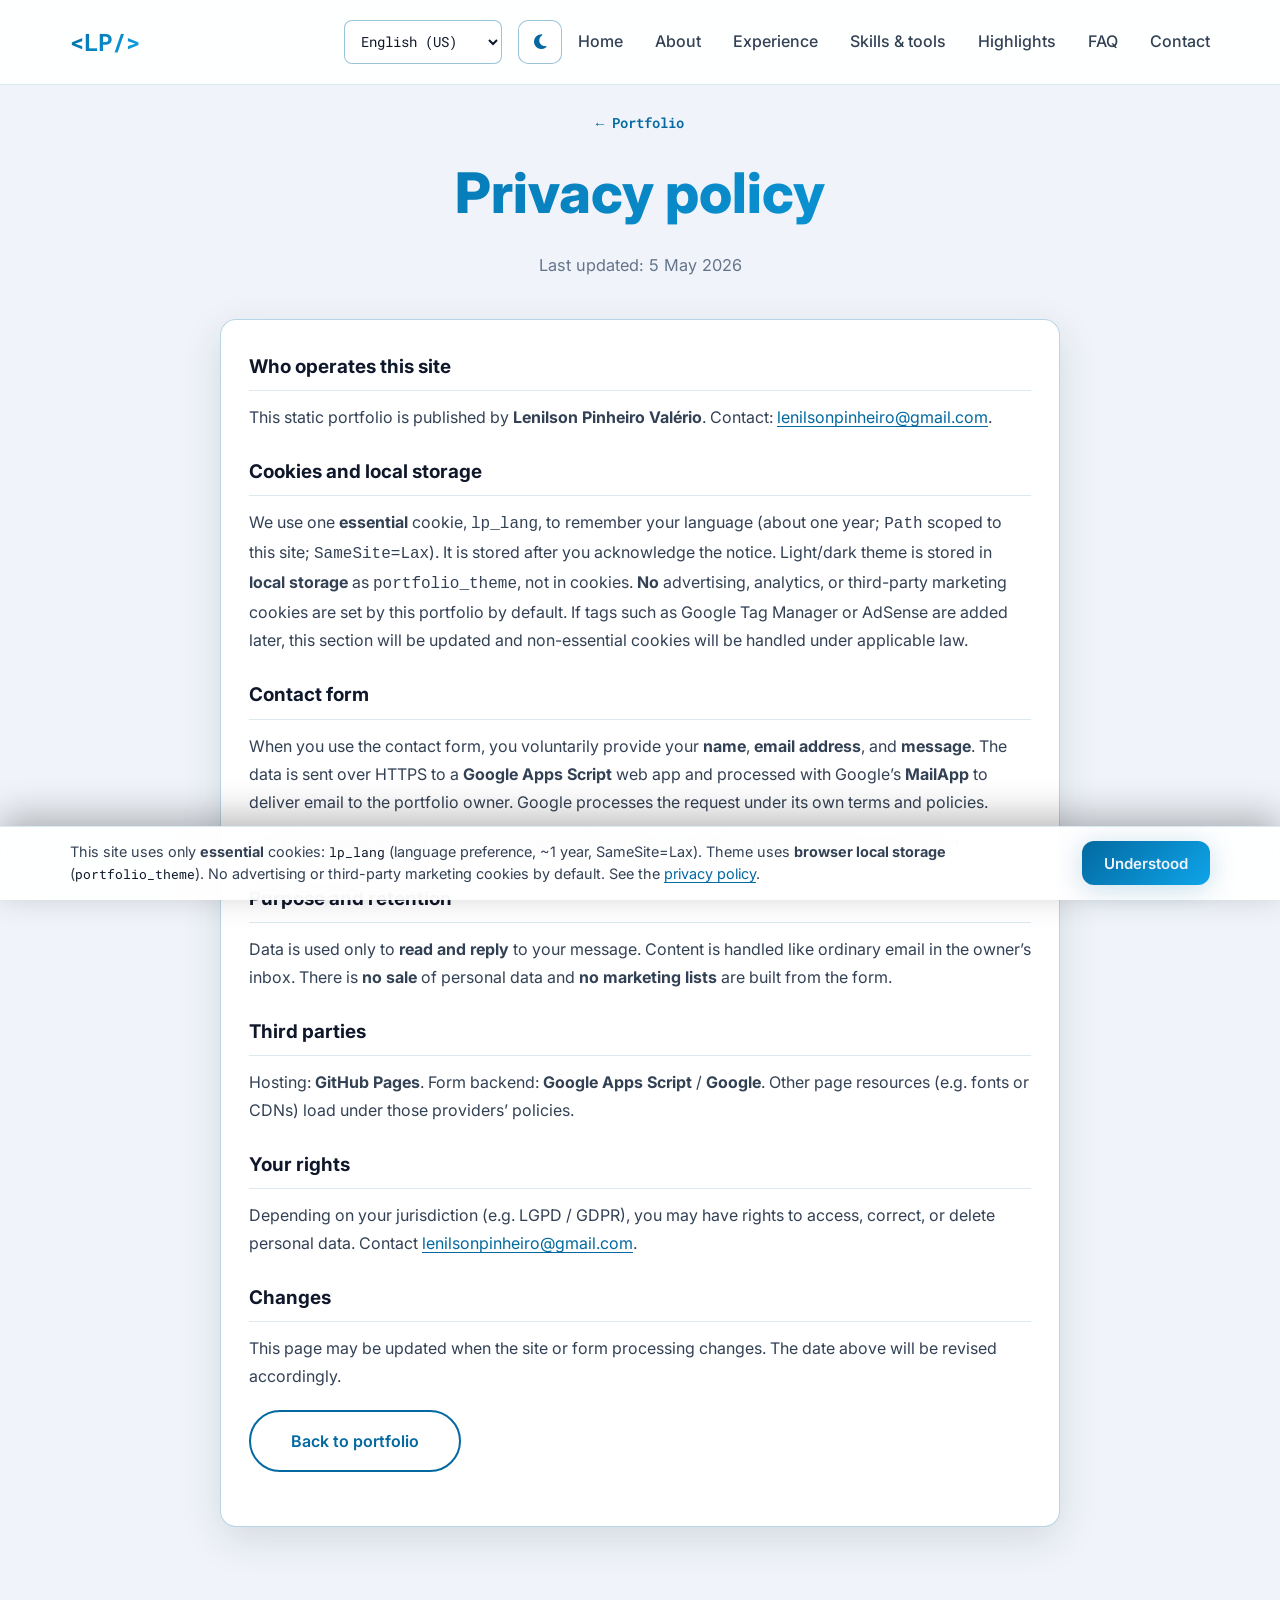
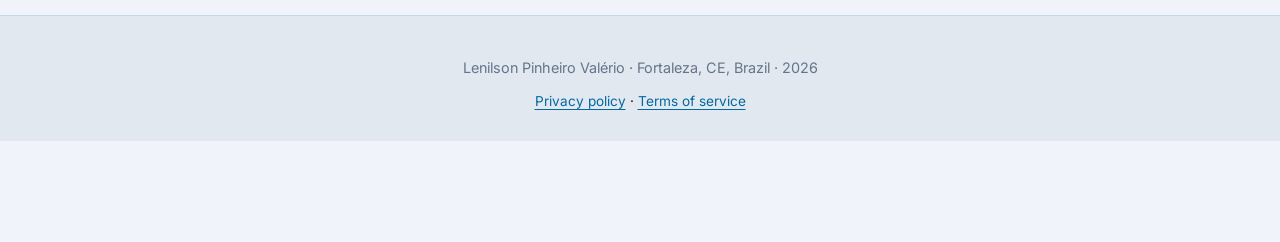
==== commit 1e90ee6d: "Cookies essenciais (lp_lang pós-consentimento); legal FAQ/nav; cache v20260505; SW Co-authored-by: C" ====
--- a/privacy.html
+++ b/privacy.html
@@ -49,9 +49,9 @@
     <link rel="dns-prefetch" href="https://cdnjs.cloudflare.com">
     <link href="https://fonts.googleapis.com/css2?family=Inter:wght@300;400;500;600;700;800&family=Roboto+Mono:wght@400;500;700&display=swap" rel="stylesheet" media="print" onload="this.media='all'">
     <noscript><link href="https://fonts.googleapis.com/css2?family=Inter:wght@300;400;500;600;700;800&family=Roboto+Mono:wght@400;500;700&display=swap" rel="stylesheet"></noscript>
-    <link rel="preload" href="css/site.css?v=20260508" as="style">
-    <link rel="preload" href="js/i18n.js?v=20260508" as="script">
-    <link rel="stylesheet" href="css/site.css?v=20260508">
+    <link rel="preload" href="css/site.css?v=20260505" as="style">
+    <link rel="preload" href="js/i18n.js?v=20260505" as="script">
+    <link rel="stylesheet" href="css/site.css?v=20260505">
     <link rel="stylesheet" href="https://cdnjs.cloudflare.com/ajax/libs/font-awesome/6.5.2/css/all.min.css" crossorigin="anonymous" referrerpolicy="no-referrer" media="print" onload="this.media='all'">
     <noscript><link rel="stylesheet" href="https://cdnjs.cloudflare.com/ajax/libs/font-awesome/6.5.2/css/all.min.css" crossorigin="anonymous"></noscript>
 
@@ -93,6 +93,7 @@
                         <li><a href="index.html#experience" data-i18n="navExperience" data-i18n-title="titleNavExperience">Experience</a></li>
                         <li><a href="index.html#tech" data-i18n="navTech" data-i18n-title="titleNavTech">Stack</a></li>
                         <li><a href="index.html#projects" data-i18n="navProjects" data-i18n-title="titleNavProjects">Projects</a></li>
+                        <li><a href="index.html#faq" data-i18n="navFaq" data-i18n-title="titleNavFaq">FAQ</a></li>
                         <li><a href="index.html#contact" data-i18n="navContact" data-i18n-title="titleNavContact">Contact</a></li>
                     </ul>
                 </div>
@@ -114,6 +115,9 @@
                 <article class="privacy-card reveal" aria-labelledby="privacy-h1">
                     <h2 data-i18n="privacyH2Who">Who operates this site</h2>
                     <p data-i18n="privacyPWho" data-i18n-html="1"></p>
+
+                    <h2 data-i18n="privacyH2Cookies">Cookies and local storage</h2>
+                    <p data-i18n="privacyPCookies" data-i18n-html="1"></p>
 
                     <h2 data-i18n="privacyH2Form">Contact form</h2>
                     <p data-i18n="privacyPForm1" data-i18n-html="1"></p>
@@ -150,8 +154,15 @@
         </div>
     </footer>
 
-    <script src="js/i18n.js?v=20260508" defer></script>
-    <script src="js/theme.js?v=20260508" defer></script>
+    <div id="cookieBanner" class="cookie-banner" role="region" data-i18n-aria-label="cookieBannerAria" aria-live="polite" hidden>
+        <div class="cookie-banner-inner container">
+            <p class="cookie-banner-text" data-i18n="cookieBannerText" data-i18n-html="1"></p>
+            <button type="button" class="btn btn-primary cookie-banner-accept" id="cookieAccept" data-i18n="cookieAccept">Understood</button>
+        </div>
+    </div>
+
+    <script src="js/i18n.js?v=20260505" defer></script>
+    <script src="js/theme.js?v=20260505" defer></script>
     <script>
         window.addEventListener('load', function () {
             var loadingScreen = document.getElementById('loadingScreen');
--- a/css/site.css
+++ b/css/site.css
@@ -4,12 +4,12 @@
 html[data-theme="light"] .hero-name{background:linear-gradient(135deg,#0f172a 0%,#0369a1 52%,#6d28d9 100%);-webkit-background-clip:text;-webkit-text-fill-color:transparent;background-clip:text}
 html[data-theme="light"] .form-alert-success{border-color:rgba(5,150,105,.5);background:rgba(209,250,229,.92);color:#065f46}
 html[data-theme="light"] .form-alert-warn{border-color:rgba(217,119,6,.5);background:rgba(254,243,199,.95);color:#92400e}
-html{scroll-behavior:smooth;-webkit-text-size-adjust:100%;text-size-adjust:100%;scrollbar-width:none;-ms-overflow-style:none}
+html{scroll-behavior:auto;-webkit-text-size-adjust:100%;text-size-adjust:100%;scrollbar-width:none;-ms-overflow-style:none}
 html::-webkit-scrollbar{width:0;height:0;display:none}
 body{scrollbar-width:none;-ms-overflow-style:none}
 body::-webkit-scrollbar{width:0;height:0;display:none}
-html.portfolio-snap{scroll-snap-type:y mandatory;scroll-padding-top:max(72px,calc(56px + env(safe-area-inset-top)))}
-html.portfolio-snap main > section{scroll-snap-align:start;scroll-snap-stop:always;scroll-margin-top:max(72px,calc(56px + env(safe-area-inset-top)))}
+html.portfolio-snap{scroll-snap-type:y mandatory;scroll-padding-top:max(72px,calc(56px + env(safe-area-inset-top)));overscroll-behavior-y:contain}
+html.portfolio-snap main > section{scroll-snap-align:start;scroll-snap-stop:normal;scroll-margin-top:max(72px,calc(56px + env(safe-area-inset-top)))}
 html.portfolio-snap body > footer{scroll-snap-align:start;scroll-snap-stop:normal;scroll-margin-top:max(72px,calc(56px + env(safe-area-inset-top)))}
 .nav-links{scrollbar-width:none;-ms-overflow-style:none}
 .nav-links::-webkit-scrollbar{width:0;height:0;display:none}
@@ -199,3 +199,13 @@
 @media (min-width:2200px){
 .container,.nav-container{max-width:min(1400px,94vw)}
 }
+.cookie-banner{position:fixed;bottom:0;left:0;right:0;z-index:10002;padding:14px 0;padding-bottom:max(14px,env(safe-area-inset-bottom));background:var(--nav-bg);backdrop-filter:blur(16px);-webkit-backdrop-filter:blur(16px);border-top:1px solid var(--border-soft);box-shadow:0 -10px 36px rgba(0,0,0,.28);contain:layout style}
+.cookie-banner-inner{display:flex;flex-wrap:wrap;align-items:center;justify-content:space-between;gap:14px}
+.cookie-banner-text{flex:1;min-width:min(100%,260px);font-size:.9rem;color:var(--text-secondary);line-height:1.55;margin:0}
+.cookie-banner-text code{font-family:var(--font-mono);font-size:.82rem;color:var(--text-primary)}
+.cookie-banner-text a{color:var(--accent-cyan);text-underline-offset:3px}
+.cookie-banner .cookie-banner-accept{flex-shrink:0;padding:12px 22px;border-radius:12px;font-size:.94rem;min-height:44px}
+html.has-cookie-banner body{padding-bottom:max(104px,calc(88px + env(safe-area-inset-bottom)))}
+@media (max-width:480px){
+.cookie-banner-inner{padding-left:20px;padding-right:20px}
+}
--- a/css/site.css
+++ b/css/site.css
@@ -4,12 +4,12 @@
 html[data-theme="light"] .hero-name{background:linear-gradient(135deg,#0f172a 0%,#0369a1 52%,#6d28d9 100%);-webkit-background-clip:text;-webkit-text-fill-color:transparent;background-clip:text}
 html[data-theme="light"] .form-alert-success{border-color:rgba(5,150,105,.5);background:rgba(209,250,229,.92);color:#065f46}
 html[data-theme="light"] .form-alert-warn{border-color:rgba(217,119,6,.5);background:rgba(254,243,199,.95);color:#92400e}
-html{scroll-behavior:smooth;-webkit-text-size-adjust:100%;text-size-adjust:100%;scrollbar-width:none;-ms-overflow-style:none}
+html{scroll-behavior:auto;-webkit-text-size-adjust:100%;text-size-adjust:100%;scrollbar-width:none;-ms-overflow-style:none}
 html::-webkit-scrollbar{width:0;height:0;display:none}
 body{scrollbar-width:none;-ms-overflow-style:none}
 body::-webkit-scrollbar{width:0;height:0;display:none}
-html.portfolio-snap{scroll-snap-type:y mandatory;scroll-padding-top:max(72px,calc(56px + env(safe-area-inset-top)))}
-html.portfolio-snap main > section{scroll-snap-align:start;scroll-snap-stop:always;scroll-margin-top:max(72px,calc(56px + env(safe-area-inset-top)))}
+html.portfolio-snap{scroll-snap-type:y mandatory;scroll-padding-top:max(72px,calc(56px + env(safe-area-inset-top)));overscroll-behavior-y:contain}
+html.portfolio-snap main > section{scroll-snap-align:start;scroll-snap-stop:normal;scroll-margin-top:max(72px,calc(56px + env(safe-area-inset-top)))}
 html.portfolio-snap body > footer{scroll-snap-align:start;scroll-snap-stop:normal;scroll-margin-top:max(72px,calc(56px + env(safe-area-inset-top)))}
 .nav-links{scrollbar-width:none;-ms-overflow-style:none}
 .nav-links::-webkit-scrollbar{width:0;height:0;display:none}
@@ -199,3 +199,13 @@
 @media (min-width:2200px){
 .container,.nav-container{max-width:min(1400px,94vw)}
 }
+.cookie-banner{position:fixed;bottom:0;left:0;right:0;z-index:10002;padding:14px 0;padding-bottom:max(14px,env(safe-area-inset-bottom));background:var(--nav-bg);backdrop-filter:blur(16px);-webkit-backdrop-filter:blur(16px);border-top:1px solid var(--border-soft);box-shadow:0 -10px 36px rgba(0,0,0,.28);contain:layout style}
+.cookie-banner-inner{display:flex;flex-wrap:wrap;align-items:center;justify-content:space-between;gap:14px}
+.cookie-banner-text{flex:1;min-width:min(100%,260px);font-size:.9rem;color:var(--text-secondary);line-height:1.55;margin:0}
+.cookie-banner-text code{font-family:var(--font-mono);font-size:.82rem;color:var(--text-primary)}
+.cookie-banner-text a{color:var(--accent-cyan);text-underline-offset:3px}
+.cookie-banner .cookie-banner-accept{flex-shrink:0;padding:12px 22px;border-radius:12px;font-size:.94rem;min-height:44px}
+html.has-cookie-banner body{padding-bottom:max(104px,calc(88px + env(safe-area-inset-bottom)))}
+@media (max-width:480px){
+.cookie-banner-inner{padding-left:20px;padding-right:20px}
+}
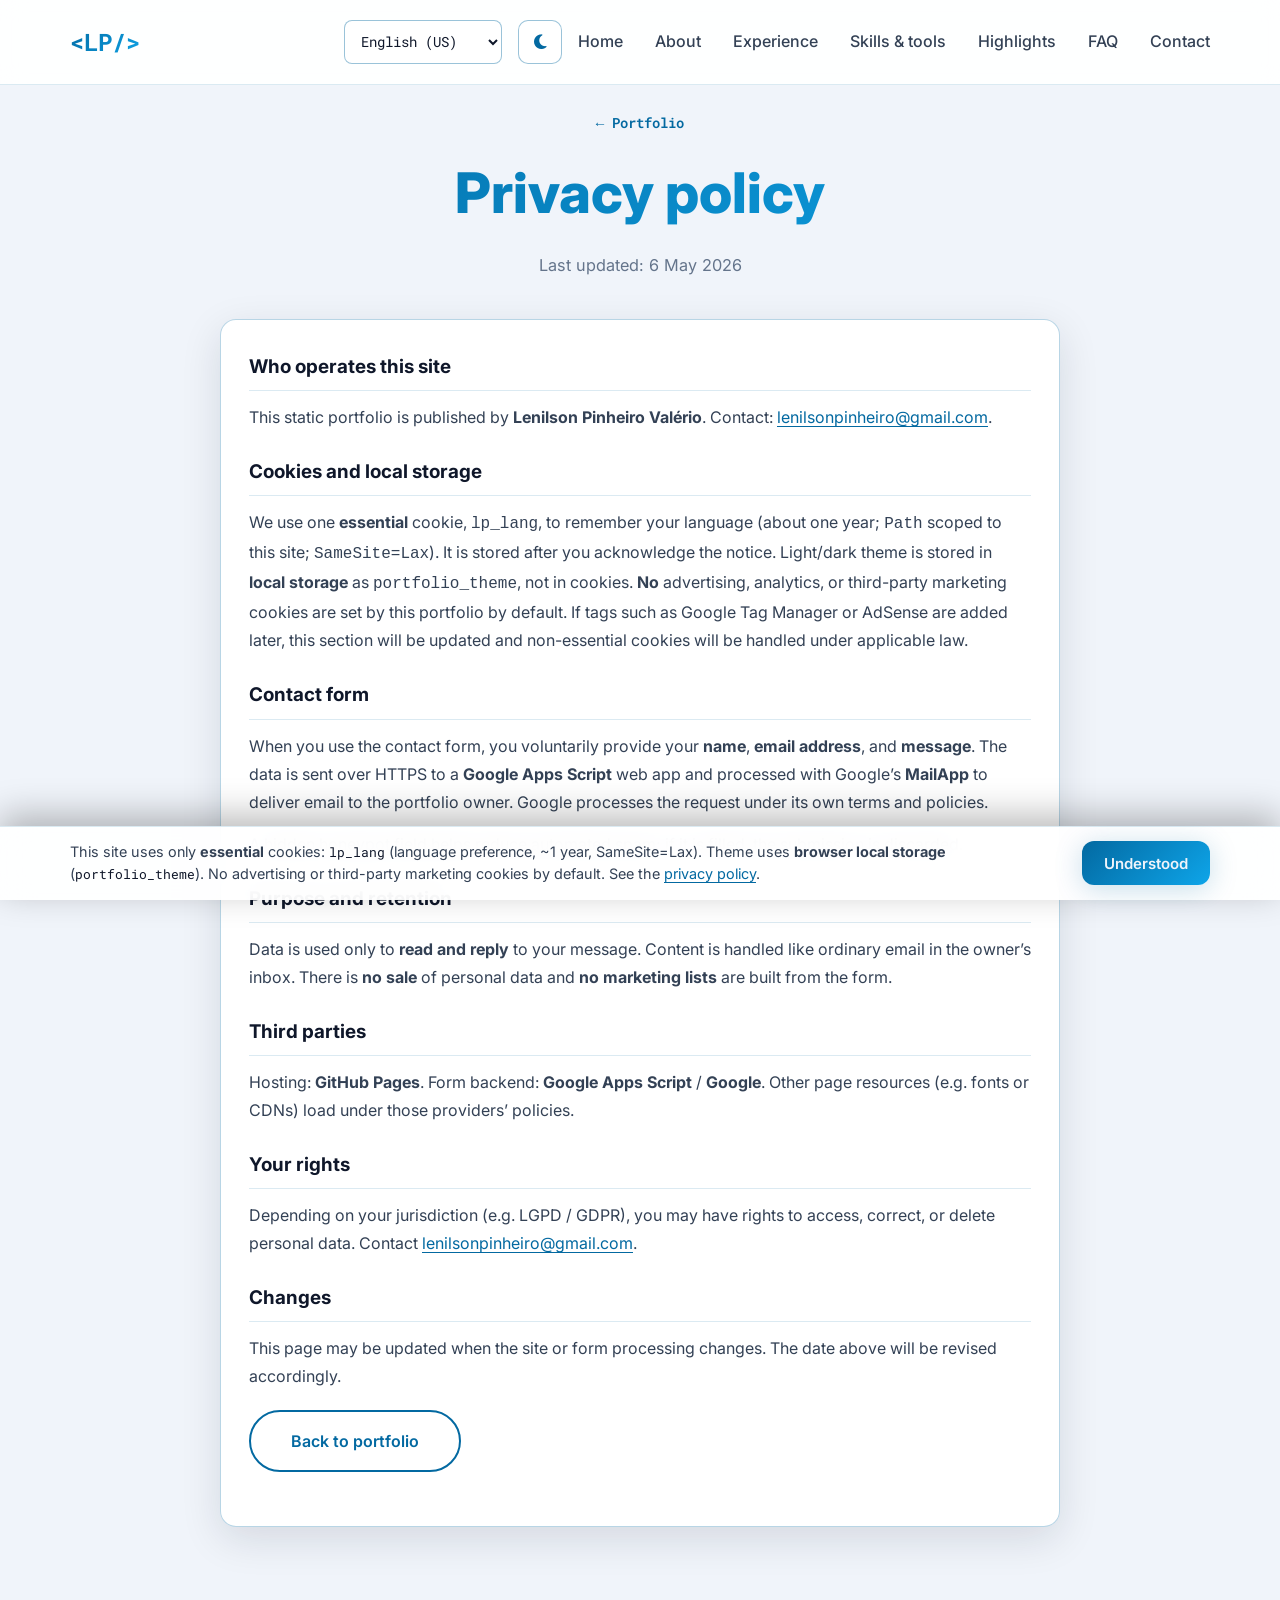
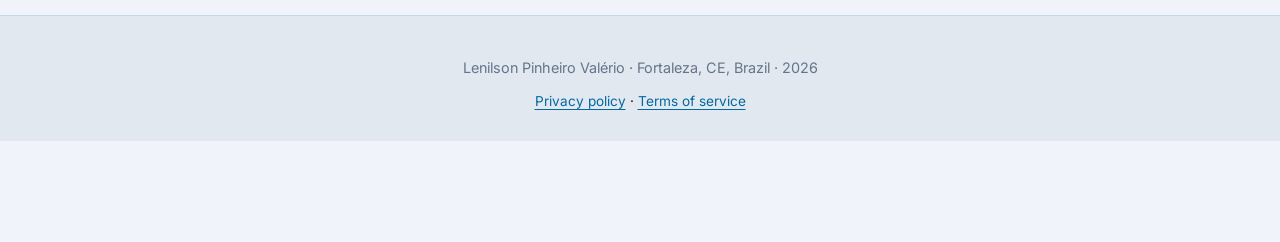
==== commit 4eb85bd5: "Sync: cache bust v20260506, SW v22, sitemap/llms legal dates 2026-05-06 Co-authored-by: Cursor <curs" ====
--- a/privacy.html
+++ b/privacy.html
@@ -49,9 +49,9 @@
     <link rel="dns-prefetch" href="https://cdnjs.cloudflare.com">
     <link href="https://fonts.googleapis.com/css2?family=Inter:wght@300;400;500;600;700;800&family=Roboto+Mono:wght@400;500;700&display=swap" rel="stylesheet" media="print" onload="this.media='all'">
     <noscript><link href="https://fonts.googleapis.com/css2?family=Inter:wght@300;400;500;600;700;800&family=Roboto+Mono:wght@400;500;700&display=swap" rel="stylesheet"></noscript>
-    <link rel="preload" href="css/site.css?v=20260505" as="style">
-    <link rel="preload" href="js/i18n.js?v=20260505" as="script">
-    <link rel="stylesheet" href="css/site.css?v=20260505">
+    <link rel="preload" href="css/site.css?v=20260506" as="style">
+    <link rel="preload" href="js/i18n.js?v=20260506" as="script">
+    <link rel="stylesheet" href="css/site.css?v=20260506">
     <link rel="stylesheet" href="https://cdnjs.cloudflare.com/ajax/libs/font-awesome/6.5.2/css/all.min.css" crossorigin="anonymous" referrerpolicy="no-referrer" media="print" onload="this.media='all'">
     <noscript><link rel="stylesheet" href="https://cdnjs.cloudflare.com/ajax/libs/font-awesome/6.5.2/css/all.min.css" crossorigin="anonymous"></noscript>
 
@@ -106,7 +106,7 @@
             <div class="container">
                 <p class="privacy-kicker"><a href="index.html#home" data-i18n="privacyBackPortfolio">← Portfolio</a></p>
                 <h1 class="section-title privacy-title" id="privacy-h1" data-i18n="privacyPageTitle">Privacy policy</h1>
-                <p class="privacy-meta" data-i18n="privacyUpdatedLine" data-i18n-html="1">Last updated: <time datetime="2026-05-05">5 May 2026</time></p>
+                <p class="privacy-meta" data-i18n="privacyUpdatedLine" data-i18n-html="1">Last updated: <time datetime="2026-05-06">6 May 2026</time></p>
             </div>
         </div>
 
@@ -161,8 +161,8 @@
         </div>
     </div>
 
-    <script src="js/i18n.js?v=20260505" defer></script>
-    <script src="js/theme.js?v=20260505" defer></script>
+    <script src="js/i18n.js?v=20260506" defer></script>
+    <script src="js/theme.js?v=20260506" defer></script>
     <script>
         window.addEventListener('load', function () {
             var loadingScreen = document.getElementById('loadingScreen');
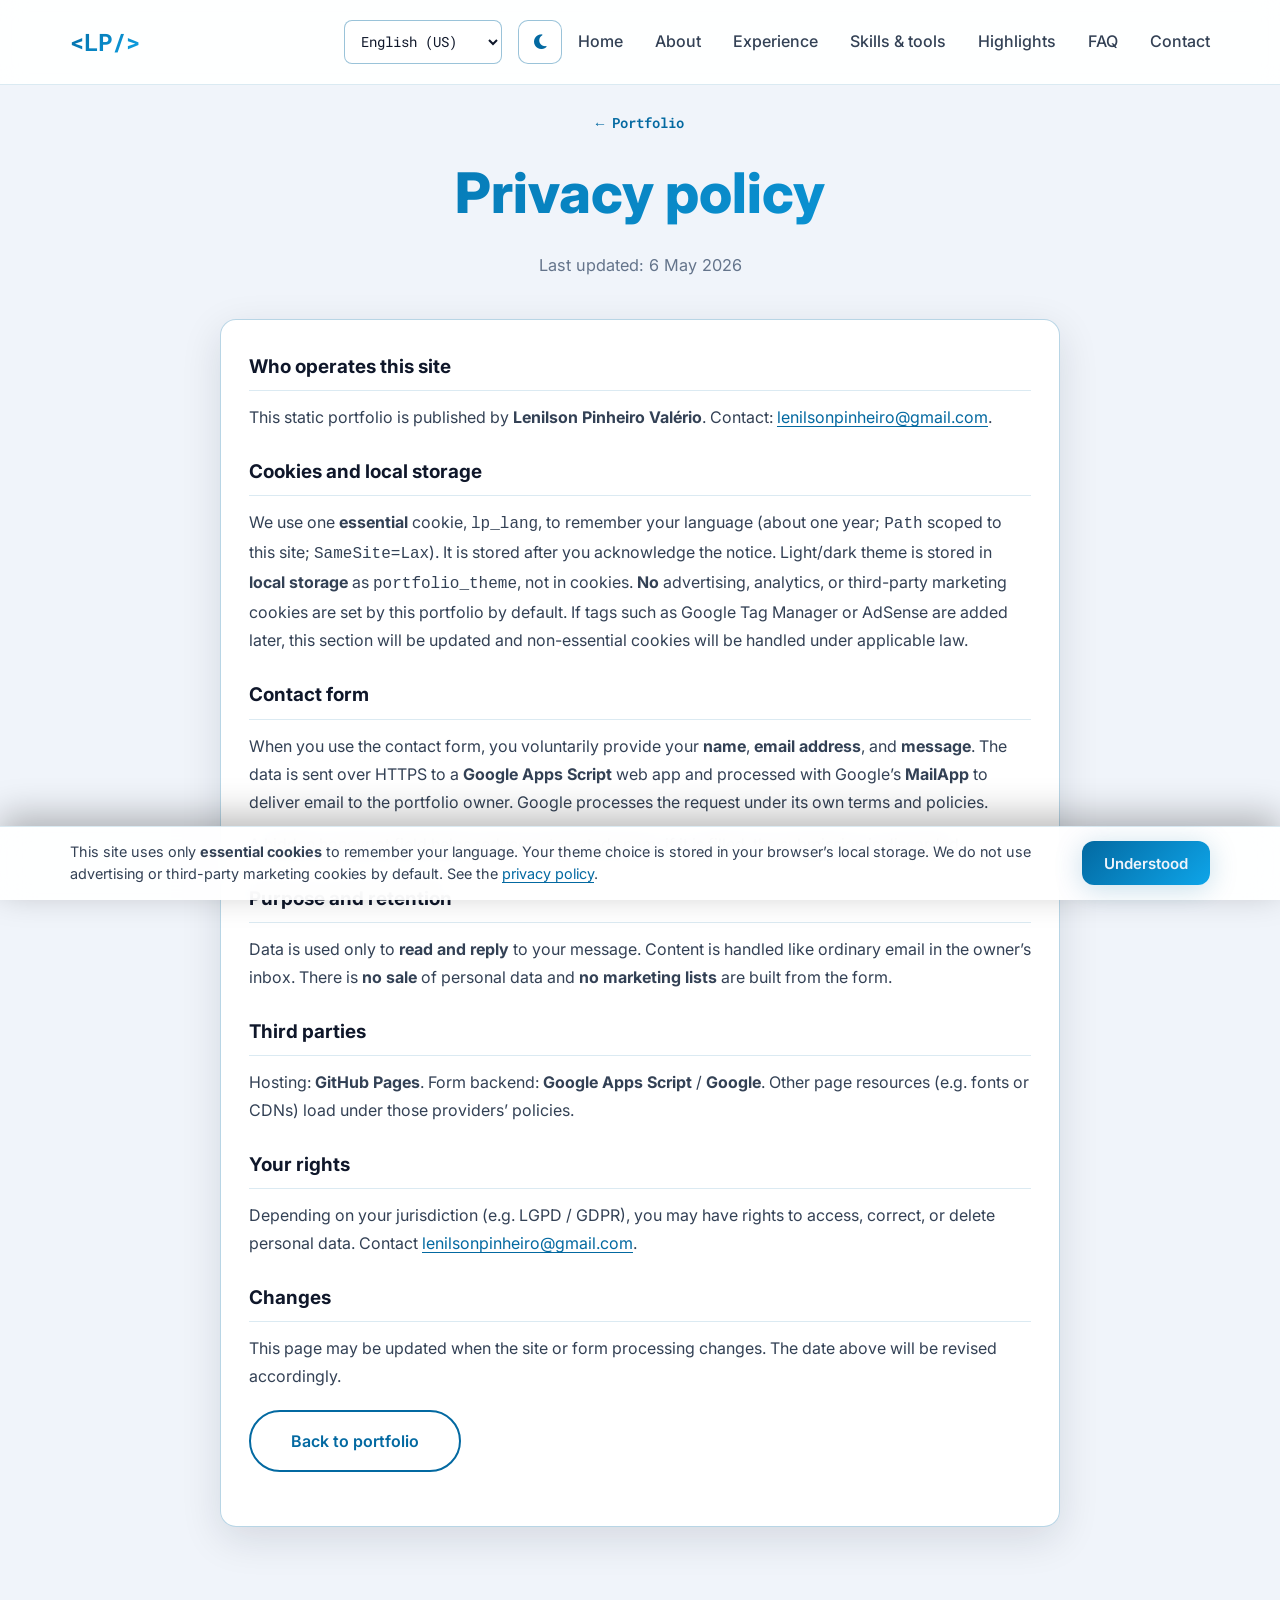
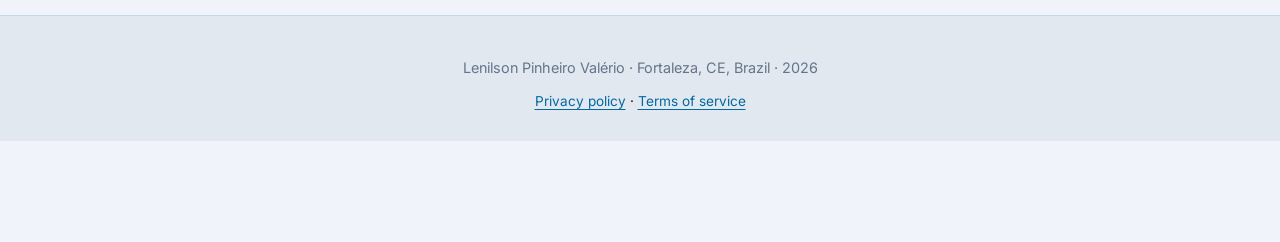
==== commit 96b0b3ac: "i18n: mensagem genérica do aviso de cookies (EN/PT/ES); cache v20260507 Co-authored-by: Cursor <curs" ====
--- a/privacy.html
+++ b/privacy.html
@@ -49,9 +49,9 @@
     <link rel="dns-prefetch" href="https://cdnjs.cloudflare.com">
     <link href="https://fonts.googleapis.com/css2?family=Inter:wght@300;400;500;600;700;800&family=Roboto+Mono:wght@400;500;700&display=swap" rel="stylesheet" media="print" onload="this.media='all'">
     <noscript><link href="https://fonts.googleapis.com/css2?family=Inter:wght@300;400;500;600;700;800&family=Roboto+Mono:wght@400;500;700&display=swap" rel="stylesheet"></noscript>
-    <link rel="preload" href="css/site.css?v=20260506" as="style">
-    <link rel="preload" href="js/i18n.js?v=20260506" as="script">
-    <link rel="stylesheet" href="css/site.css?v=20260506">
+    <link rel="preload" href="css/site.css?v=20260507" as="style">
+    <link rel="preload" href="js/i18n.js?v=20260507" as="script">
+    <link rel="stylesheet" href="css/site.css?v=20260507">
     <link rel="stylesheet" href="https://cdnjs.cloudflare.com/ajax/libs/font-awesome/6.5.2/css/all.min.css" crossorigin="anonymous" referrerpolicy="no-referrer" media="print" onload="this.media='all'">
     <noscript><link rel="stylesheet" href="https://cdnjs.cloudflare.com/ajax/libs/font-awesome/6.5.2/css/all.min.css" crossorigin="anonymous"></noscript>
 
@@ -161,8 +161,8 @@
         </div>
     </div>
 
-    <script src="js/i18n.js?v=20260506" defer></script>
-    <script src="js/theme.js?v=20260506" defer></script>
+    <script src="js/i18n.js?v=20260507" defer></script>
+    <script src="js/theme.js?v=20260507" defer></script>
     <script>
         window.addEventListener('load', function () {
             var loadingScreen = document.getElementById('loadingScreen');
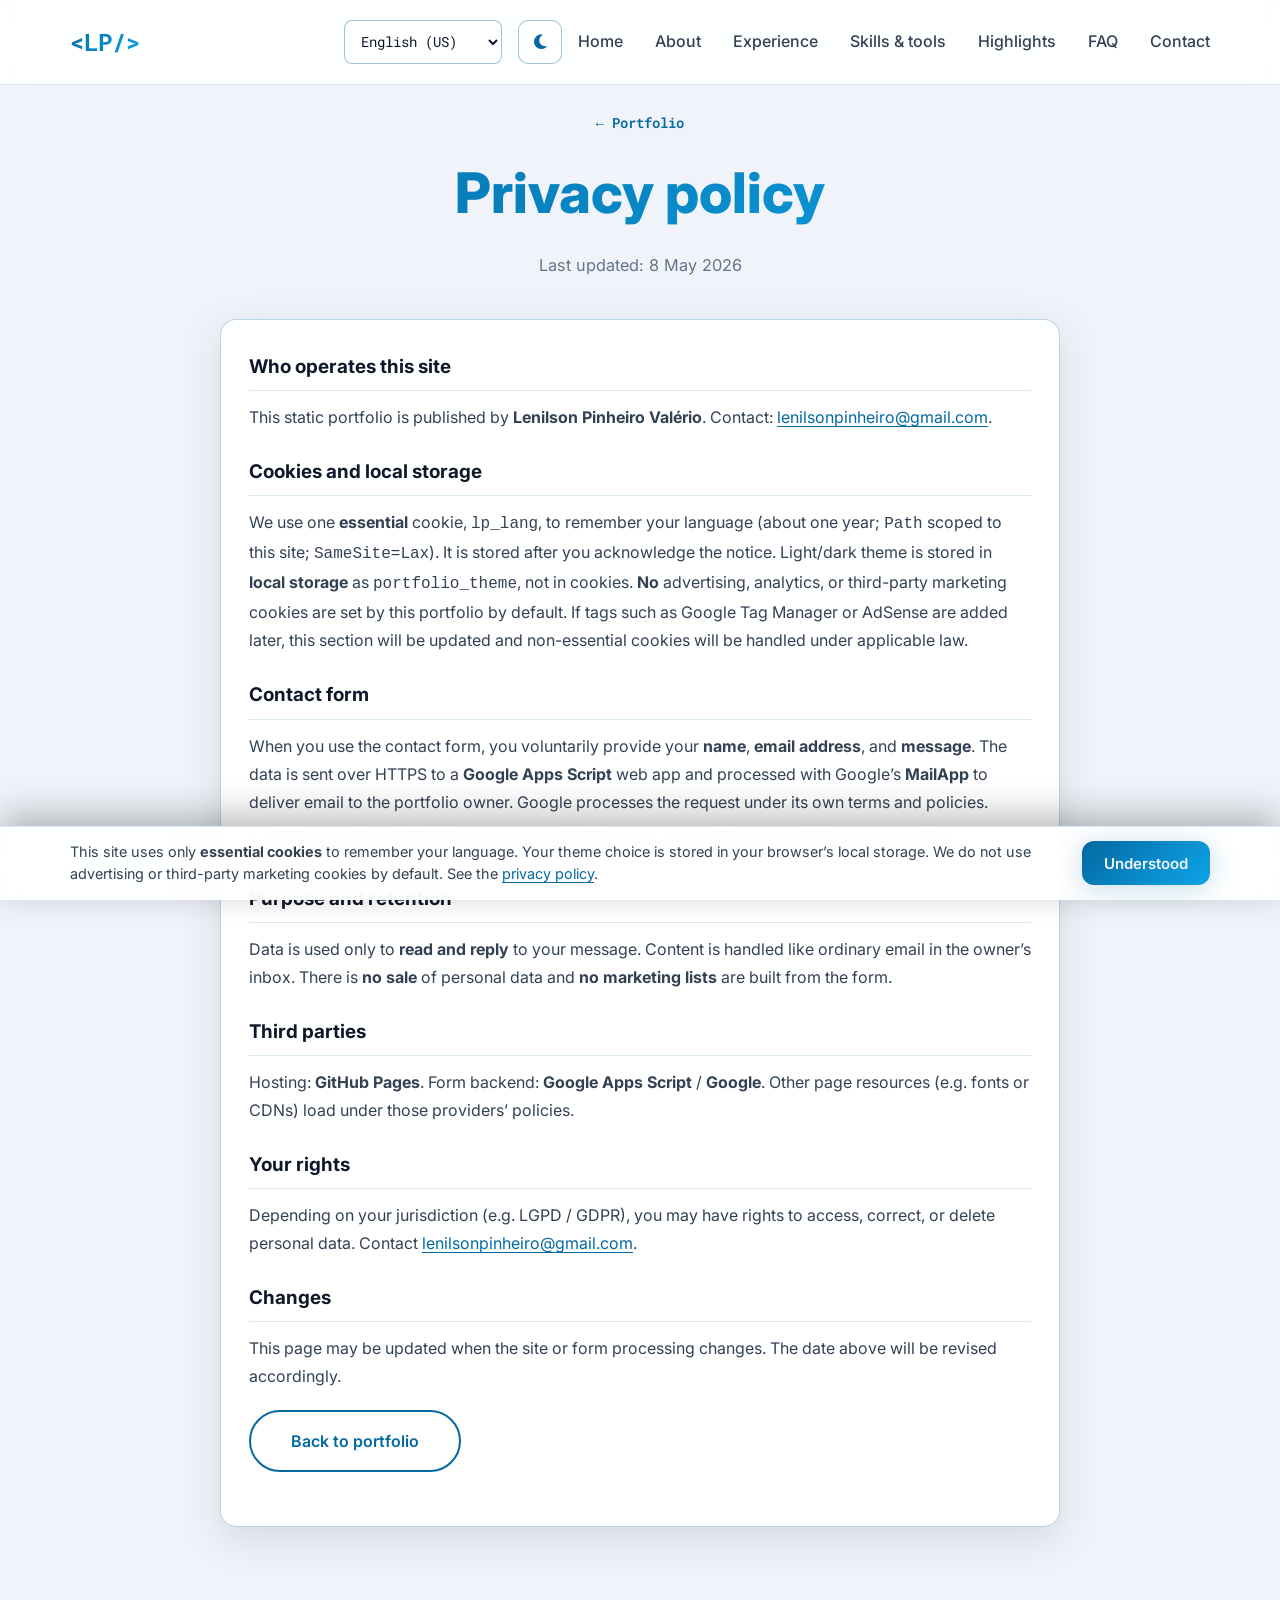
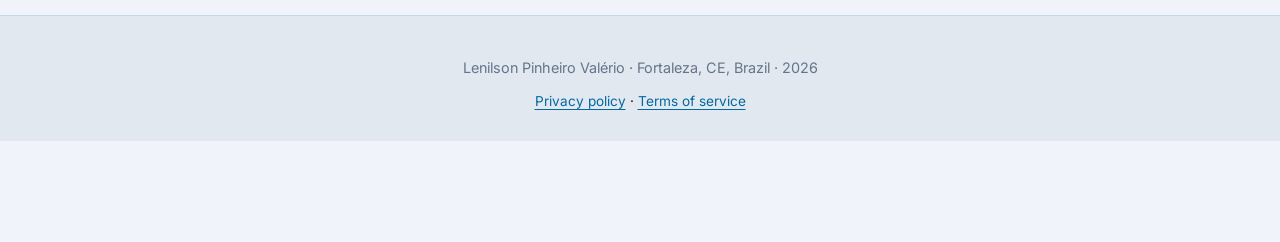
==== commit 7a118847: "Sync: v20260508, SW v25, sitemap/llms 2026-05-08, legais i18n Co-authored-by: Cursor <cursoragent@cu" ====
--- a/privacy.html
+++ b/privacy.html
@@ -49,9 +49,9 @@
     <link rel="dns-prefetch" href="https://cdnjs.cloudflare.com">
     <link href="https://fonts.googleapis.com/css2?family=Inter:wght@300;400;500;600;700;800&family=Roboto+Mono:wght@400;500;700&display=swap" rel="stylesheet" media="print" onload="this.media='all'">
     <noscript><link href="https://fonts.googleapis.com/css2?family=Inter:wght@300;400;500;600;700;800&family=Roboto+Mono:wght@400;500;700&display=swap" rel="stylesheet"></noscript>
-    <link rel="preload" href="css/site.css?v=20260507" as="style">
-    <link rel="preload" href="js/i18n.js?v=20260507" as="script">
-    <link rel="stylesheet" href="css/site.css?v=20260507">
+    <link rel="preload" href="css/site.css?v=20260508" as="style">
+    <link rel="preload" href="js/i18n.js?v=20260508" as="script">
+    <link rel="stylesheet" href="css/site.css?v=20260508">
     <link rel="stylesheet" href="https://cdnjs.cloudflare.com/ajax/libs/font-awesome/6.5.2/css/all.min.css" crossorigin="anonymous" referrerpolicy="no-referrer" media="print" onload="this.media='all'">
     <noscript><link rel="stylesheet" href="https://cdnjs.cloudflare.com/ajax/libs/font-awesome/6.5.2/css/all.min.css" crossorigin="anonymous"></noscript>
 
@@ -106,7 +106,7 @@
             <div class="container">
                 <p class="privacy-kicker"><a href="index.html#home" data-i18n="privacyBackPortfolio">← Portfolio</a></p>
                 <h1 class="section-title privacy-title" id="privacy-h1" data-i18n="privacyPageTitle">Privacy policy</h1>
-                <p class="privacy-meta" data-i18n="privacyUpdatedLine" data-i18n-html="1">Last updated: <time datetime="2026-05-06">6 May 2026</time></p>
+                <p class="privacy-meta" data-i18n="privacyUpdatedLine" data-i18n-html="1">Last updated: <time datetime="2026-05-08">8 May 2026</time></p>
             </div>
         </div>
 
@@ -161,8 +161,8 @@
         </div>
     </div>
 
-    <script src="js/i18n.js?v=20260507" defer></script>
-    <script src="js/theme.js?v=20260507" defer></script>
+    <script src="js/i18n.js?v=20260508" defer></script>
+    <script src="js/theme.js?v=20260508" defer></script>
     <script>
         window.addEventListener('load', function () {
             var loadingScreen = document.getElementById('loadingScreen');
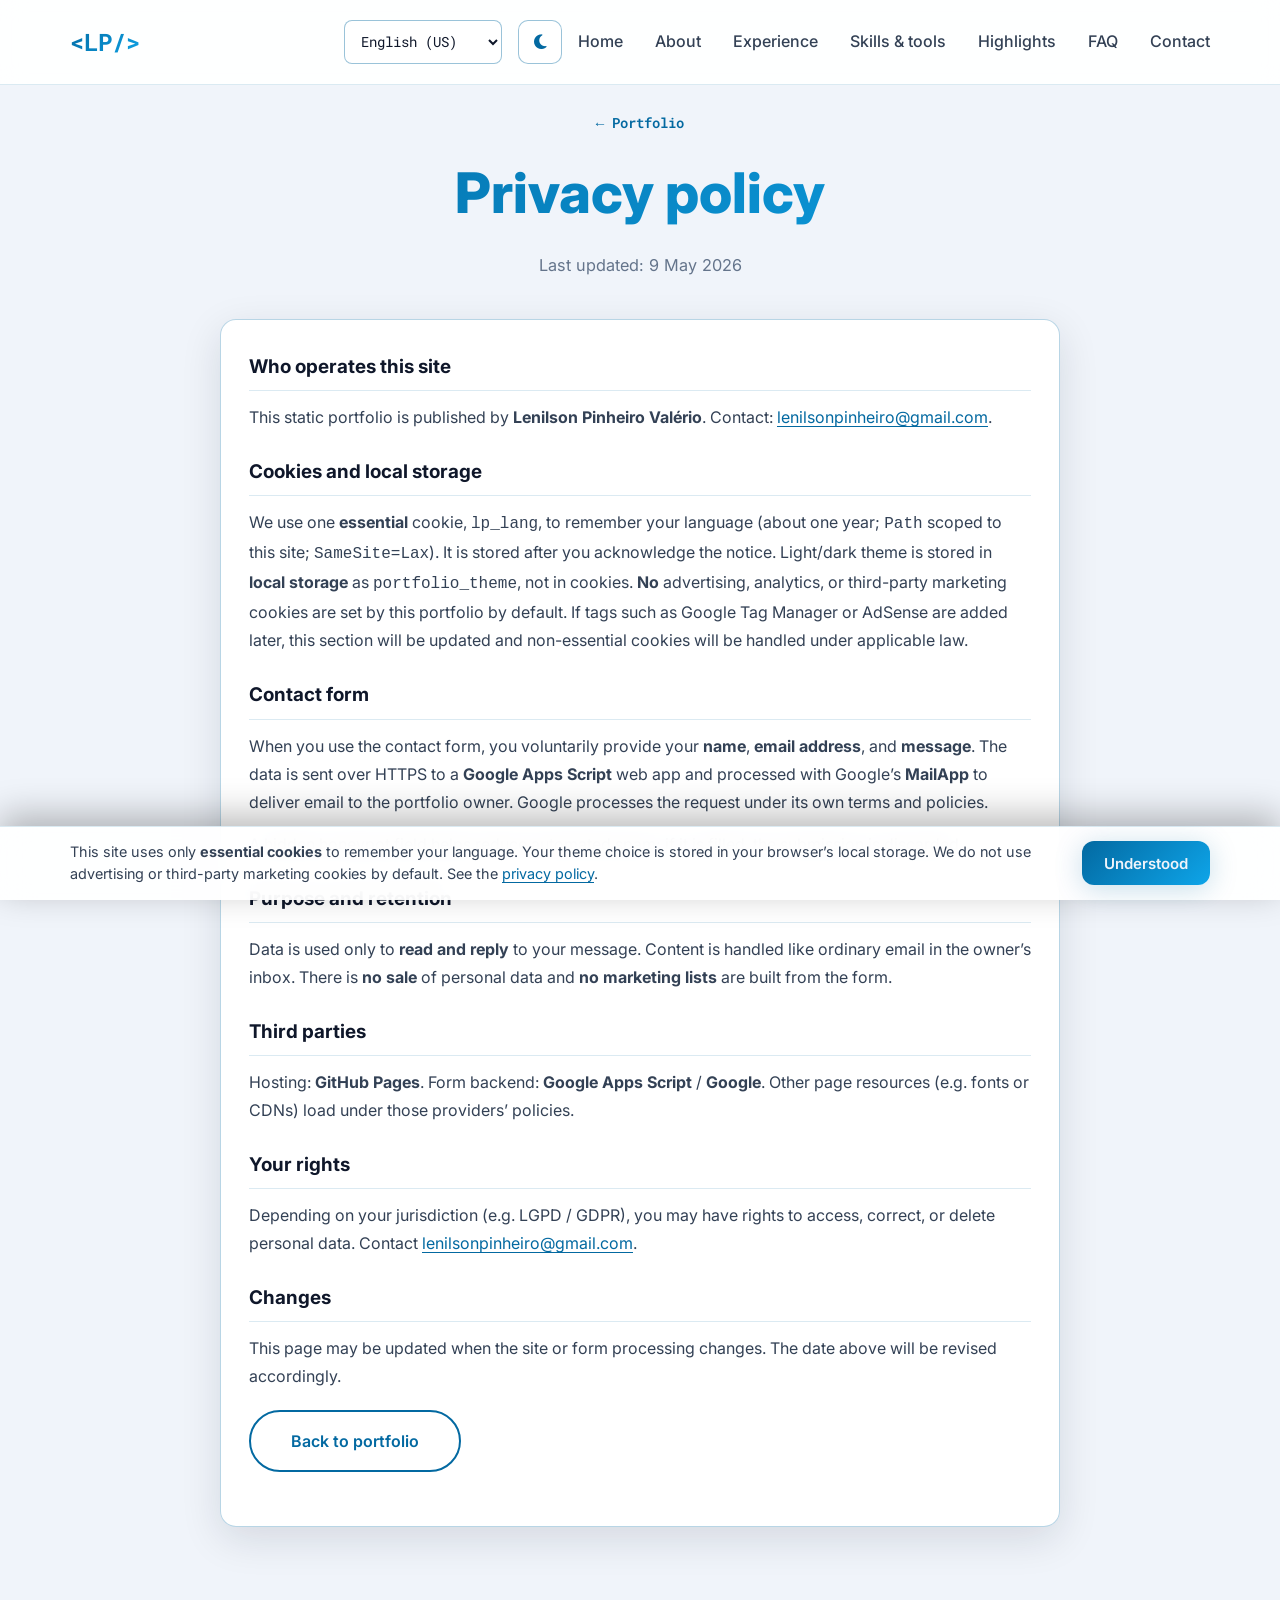
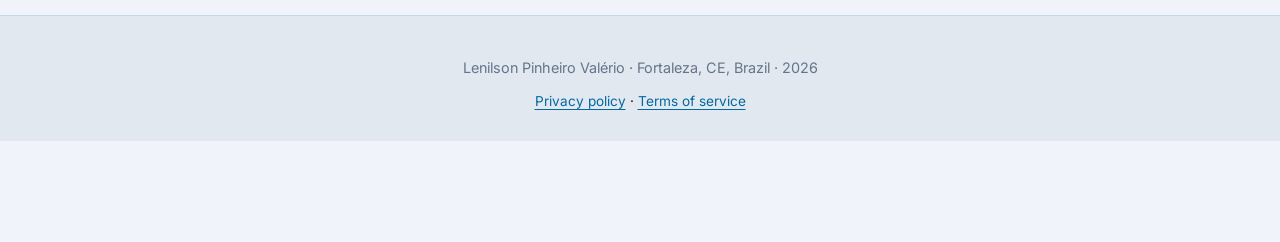
==== commit f1e5a5d4: "UX: tooltips executivos (stack/CV) EN/PT/ES; sync v20260509 Co-authored-by: Cursor <cursoragent@curs" ====
--- a/privacy.html
+++ b/privacy.html
@@ -49,9 +49,9 @@
     <link rel="dns-prefetch" href="https://cdnjs.cloudflare.com">
     <link href="https://fonts.googleapis.com/css2?family=Inter:wght@300;400;500;600;700;800&family=Roboto+Mono:wght@400;500;700&display=swap" rel="stylesheet" media="print" onload="this.media='all'">
     <noscript><link href="https://fonts.googleapis.com/css2?family=Inter:wght@300;400;500;600;700;800&family=Roboto+Mono:wght@400;500;700&display=swap" rel="stylesheet"></noscript>
-    <link rel="preload" href="css/site.css?v=20260508" as="style">
-    <link rel="preload" href="js/i18n.js?v=20260508" as="script">
-    <link rel="stylesheet" href="css/site.css?v=20260508">
+    <link rel="preload" href="css/site.css?v=20260509" as="style">
+    <link rel="preload" href="js/i18n.js?v=20260509" as="script">
+    <link rel="stylesheet" href="css/site.css?v=20260509">
     <link rel="stylesheet" href="https://cdnjs.cloudflare.com/ajax/libs/font-awesome/6.5.2/css/all.min.css" crossorigin="anonymous" referrerpolicy="no-referrer" media="print" onload="this.media='all'">
     <noscript><link rel="stylesheet" href="https://cdnjs.cloudflare.com/ajax/libs/font-awesome/6.5.2/css/all.min.css" crossorigin="anonymous"></noscript>
 
@@ -106,7 +106,7 @@
             <div class="container">
                 <p class="privacy-kicker"><a href="index.html#home" data-i18n="privacyBackPortfolio">← Portfolio</a></p>
                 <h1 class="section-title privacy-title" id="privacy-h1" data-i18n="privacyPageTitle">Privacy policy</h1>
-                <p class="privacy-meta" data-i18n="privacyUpdatedLine" data-i18n-html="1">Last updated: <time datetime="2026-05-08">8 May 2026</time></p>
+                <p class="privacy-meta" data-i18n="privacyUpdatedLine" data-i18n-html="1">Last updated: <time datetime="2026-05-09">9 May 2026</time></p>
             </div>
         </div>
 
@@ -161,8 +161,8 @@
         </div>
     </div>
 
-    <script src="js/i18n.js?v=20260508" defer></script>
-    <script src="js/theme.js?v=20260508" defer></script>
+    <script src="js/i18n.js?v=20260509" defer></script>
+    <script src="js/theme.js?v=20260509" defer></script>
     <script>
         window.addEventListener('load', function () {
             var loadingScreen = document.getElementById('loadingScreen');
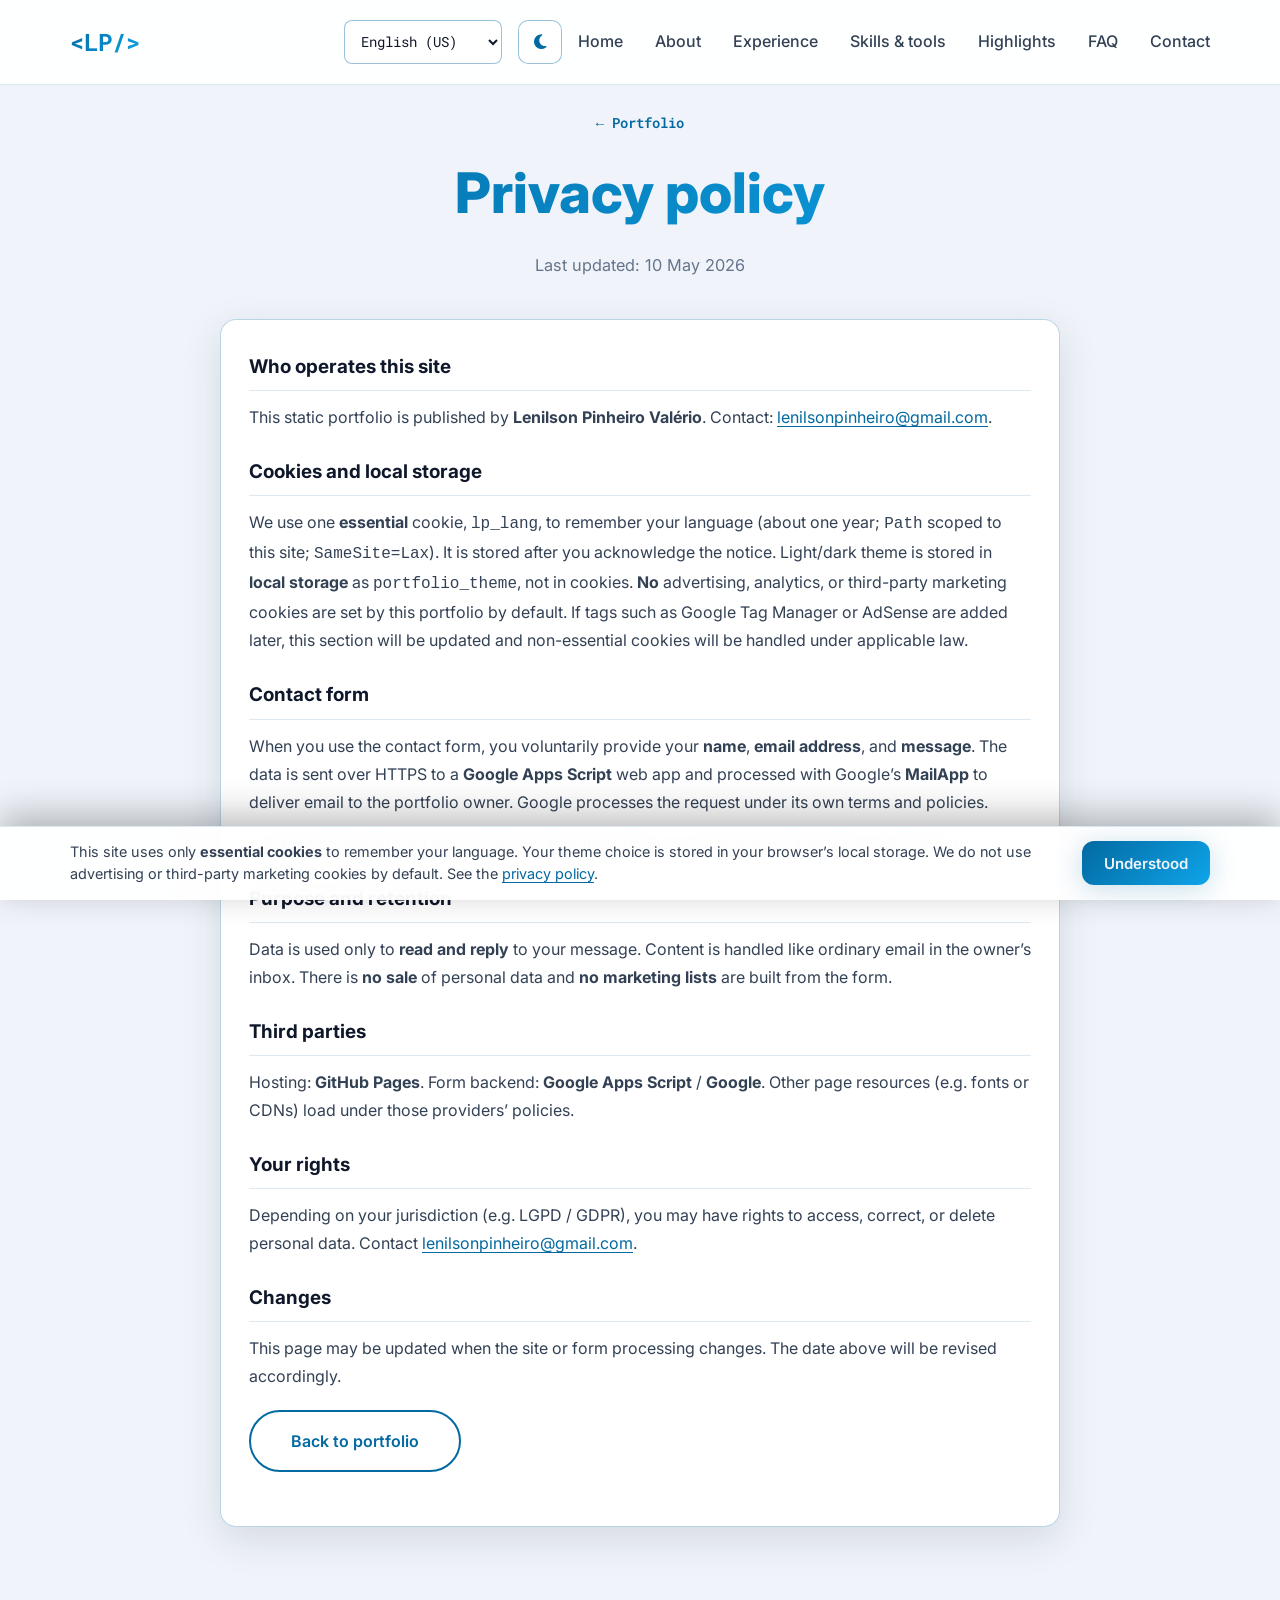
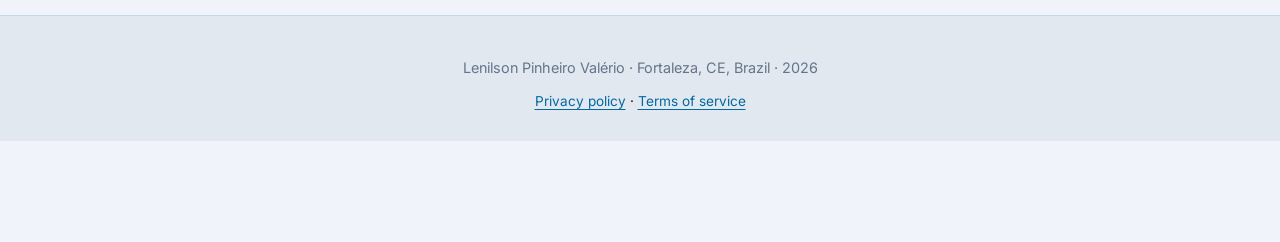
==== commit 32892da7: "Fix scroll: proximity snap, footer sem snap, hash inicial, sync v20260510 Co-authored-by: Cursor <cu" ====
--- a/privacy.html
+++ b/privacy.html
@@ -49,9 +49,9 @@
     <link rel="dns-prefetch" href="https://cdnjs.cloudflare.com">
     <link href="https://fonts.googleapis.com/css2?family=Inter:wght@300;400;500;600;700;800&family=Roboto+Mono:wght@400;500;700&display=swap" rel="stylesheet" media="print" onload="this.media='all'">
     <noscript><link href="https://fonts.googleapis.com/css2?family=Inter:wght@300;400;500;600;700;800&family=Roboto+Mono:wght@400;500;700&display=swap" rel="stylesheet"></noscript>
-    <link rel="preload" href="css/site.css?v=20260509" as="style">
-    <link rel="preload" href="js/i18n.js?v=20260509" as="script">
-    <link rel="stylesheet" href="css/site.css?v=20260509">
+    <link rel="preload" href="css/site.css?v=20260510" as="style">
+    <link rel="preload" href="js/i18n.js?v=20260510" as="script">
+    <link rel="stylesheet" href="css/site.css?v=20260510">
     <link rel="stylesheet" href="https://cdnjs.cloudflare.com/ajax/libs/font-awesome/6.5.2/css/all.min.css" crossorigin="anonymous" referrerpolicy="no-referrer" media="print" onload="this.media='all'">
     <noscript><link rel="stylesheet" href="https://cdnjs.cloudflare.com/ajax/libs/font-awesome/6.5.2/css/all.min.css" crossorigin="anonymous"></noscript>
 
@@ -106,7 +106,7 @@
             <div class="container">
                 <p class="privacy-kicker"><a href="index.html#home" data-i18n="privacyBackPortfolio">← Portfolio</a></p>
                 <h1 class="section-title privacy-title" id="privacy-h1" data-i18n="privacyPageTitle">Privacy policy</h1>
-                <p class="privacy-meta" data-i18n="privacyUpdatedLine" data-i18n-html="1">Last updated: <time datetime="2026-05-09">9 May 2026</time></p>
+                <p class="privacy-meta" data-i18n="privacyUpdatedLine" data-i18n-html="1">Last updated: <time datetime="2026-05-10">10 May 2026</time></p>
             </div>
         </div>
 
@@ -161,8 +161,8 @@
         </div>
     </div>
 
-    <script src="js/i18n.js?v=20260509" defer></script>
-    <script src="js/theme.js?v=20260509" defer></script>
+    <script src="js/i18n.js?v=20260510" defer></script>
+    <script src="js/theme.js?v=20260510" defer></script>
     <script>
         window.addEventListener('load', function () {
             var loadingScreen = document.getElementById('loadingScreen');
--- a/css/site.css
+++ b/css/site.css
@@ -8,9 +8,9 @@
 html::-webkit-scrollbar{width:0;height:0;display:none}
 body{scrollbar-width:none;-ms-overflow-style:none}
 body::-webkit-scrollbar{width:0;height:0;display:none}
-html.portfolio-snap{scroll-snap-type:y mandatory;scroll-padding-top:max(72px,calc(56px + env(safe-area-inset-top)));overscroll-behavior-y:contain}
-html.portfolio-snap main > section{scroll-snap-align:start;scroll-snap-stop:normal;scroll-margin-top:max(72px,calc(56px + env(safe-area-inset-top)))}
-html.portfolio-snap body > footer{scroll-snap-align:start;scroll-snap-stop:normal;scroll-margin-top:max(72px,calc(56px + env(safe-area-inset-top)))}
+html.portfolio-snap{scroll-snap-type:y proximity;scroll-padding-top:max(80px,calc(64px + env(safe-area-inset-top)));scroll-padding-bottom:env(safe-area-inset-bottom);overscroll-behavior-y:auto;-webkit-overflow-scrolling:touch}
+html.portfolio-snap main > section{scroll-snap-align:start;scroll-snap-stop:normal;scroll-margin-top:max(80px,calc(64px + env(safe-area-inset-top)))}
+html.portfolio-snap body > footer{scroll-snap-align:none;scroll-snap-stop:normal;scroll-margin-top:0}
 .nav-links{scrollbar-width:none;-ms-overflow-style:none}
 .nav-links::-webkit-scrollbar{width:0;height:0;display:none}
 body{font-family:var(--font-primary);background:var(--bg-primary);color:var(--text-primary);line-height:1.6;overflow-x:hidden;position:relative;padding-left:env(safe-area-inset-left);padding-right:env(safe-area-inset-right)}
@@ -206,6 +206,7 @@
 .cookie-banner-text a{color:var(--accent-cyan);text-underline-offset:3px}
 .cookie-banner .cookie-banner-accept{flex-shrink:0;padding:12px 22px;border-radius:12px;font-size:.94rem;min-height:44px}
 html.has-cookie-banner body{padding-bottom:max(104px,calc(88px + env(safe-area-inset-bottom)))}
+html.has-cookie-banner.portfolio-snap{scroll-padding-bottom:max(96px,calc(80px + env(safe-area-inset-bottom)))}
 @media (max-width:480px){
 .cookie-banner-inner{padding-left:20px;padding-right:20px}
 }
--- a/css/site.css
+++ b/css/site.css
@@ -8,9 +8,9 @@
 html::-webkit-scrollbar{width:0;height:0;display:none}
 body{scrollbar-width:none;-ms-overflow-style:none}
 body::-webkit-scrollbar{width:0;height:0;display:none}
-html.portfolio-snap{scroll-snap-type:y mandatory;scroll-padding-top:max(72px,calc(56px + env(safe-area-inset-top)));overscroll-behavior-y:contain}
-html.portfolio-snap main > section{scroll-snap-align:start;scroll-snap-stop:normal;scroll-margin-top:max(72px,calc(56px + env(safe-area-inset-top)))}
-html.portfolio-snap body > footer{scroll-snap-align:start;scroll-snap-stop:normal;scroll-margin-top:max(72px,calc(56px + env(safe-area-inset-top)))}
+html.portfolio-snap{scroll-snap-type:y proximity;scroll-padding-top:max(80px,calc(64px + env(safe-area-inset-top)));scroll-padding-bottom:env(safe-area-inset-bottom);overscroll-behavior-y:auto;-webkit-overflow-scrolling:touch}
+html.portfolio-snap main > section{scroll-snap-align:start;scroll-snap-stop:normal;scroll-margin-top:max(80px,calc(64px + env(safe-area-inset-top)))}
+html.portfolio-snap body > footer{scroll-snap-align:none;scroll-snap-stop:normal;scroll-margin-top:0}
 .nav-links{scrollbar-width:none;-ms-overflow-style:none}
 .nav-links::-webkit-scrollbar{width:0;height:0;display:none}
 body{font-family:var(--font-primary);background:var(--bg-primary);color:var(--text-primary);line-height:1.6;overflow-x:hidden;position:relative;padding-left:env(safe-area-inset-left);padding-right:env(safe-area-inset-right)}
@@ -206,6 +206,7 @@
 .cookie-banner-text a{color:var(--accent-cyan);text-underline-offset:3px}
 .cookie-banner .cookie-banner-accept{flex-shrink:0;padding:12px 22px;border-radius:12px;font-size:.94rem;min-height:44px}
 html.has-cookie-banner body{padding-bottom:max(104px,calc(88px + env(safe-area-inset-bottom)))}
+html.has-cookie-banner.portfolio-snap{scroll-padding-bottom:max(96px,calc(80px + env(safe-area-inset-bottom)))}
 @media (max-width:480px){
 .cookie-banner-inner{padding-left:20px;padding-right:20px}
 }
